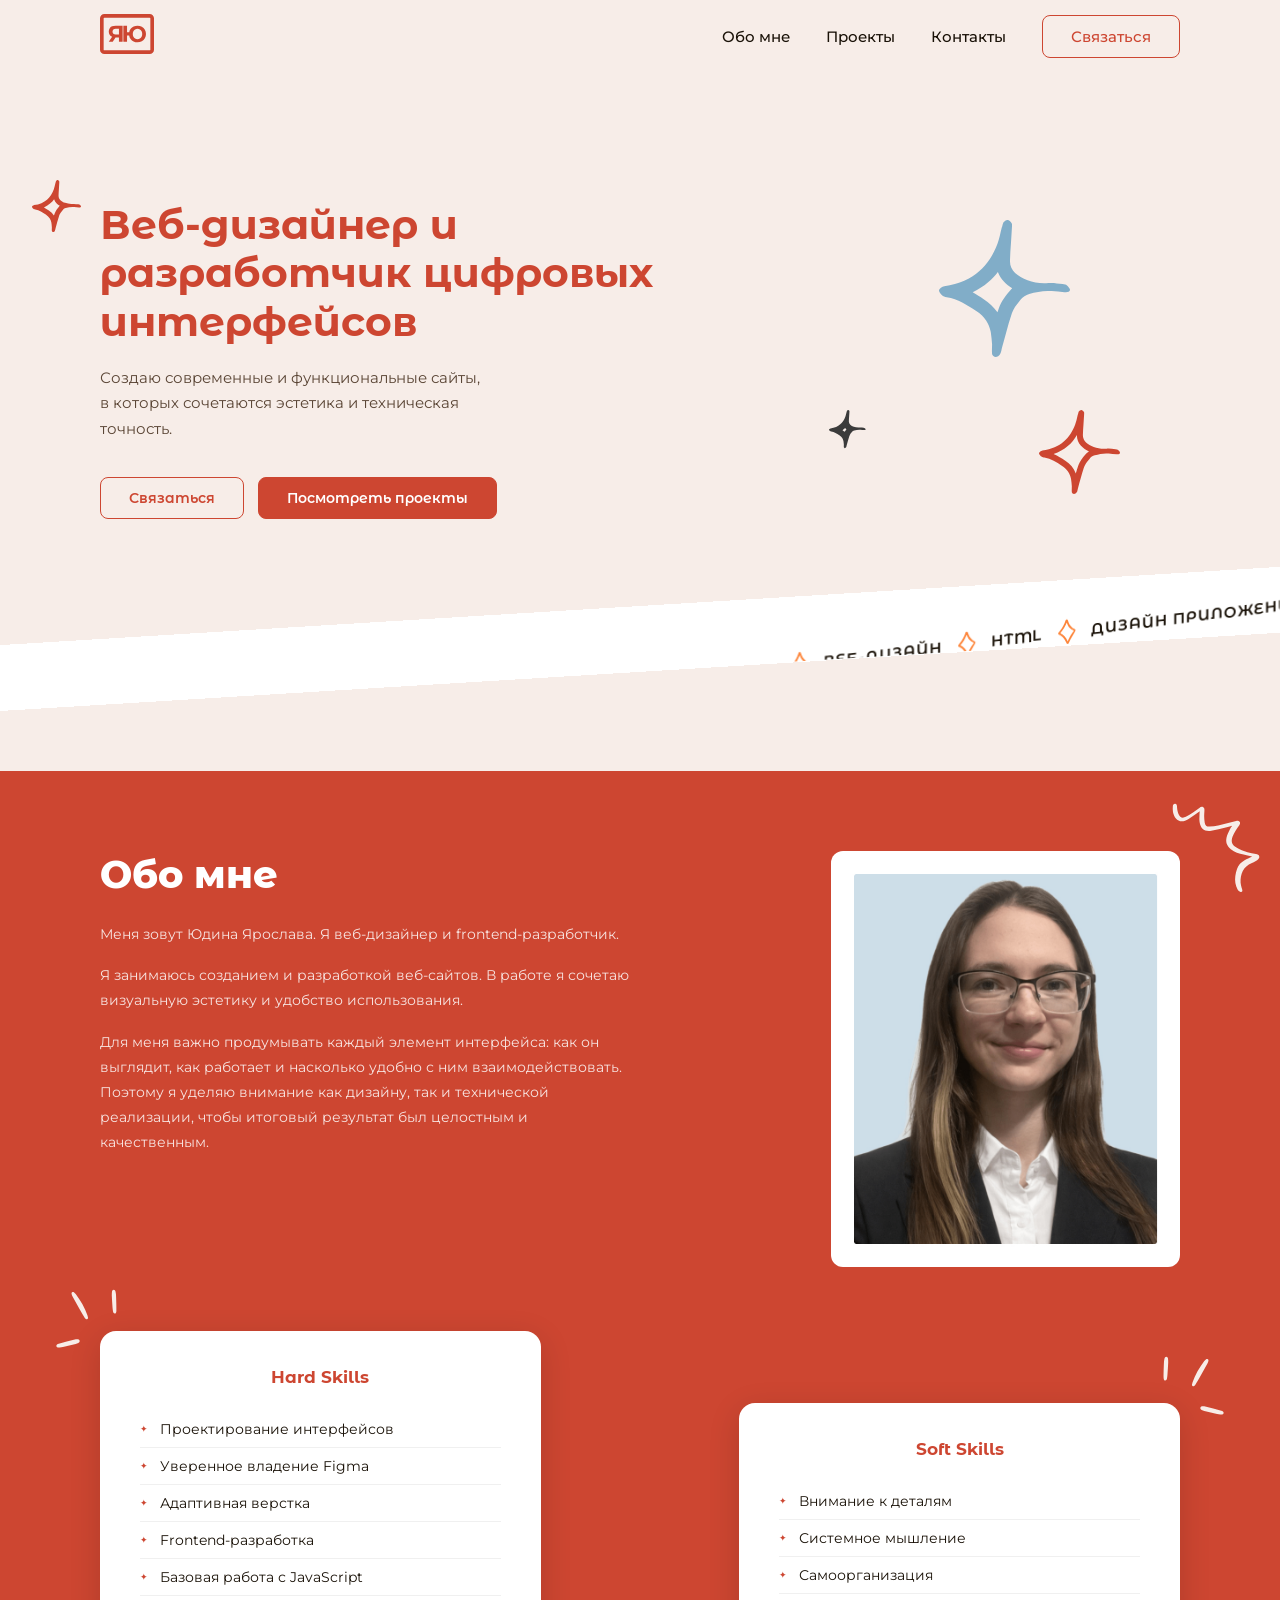
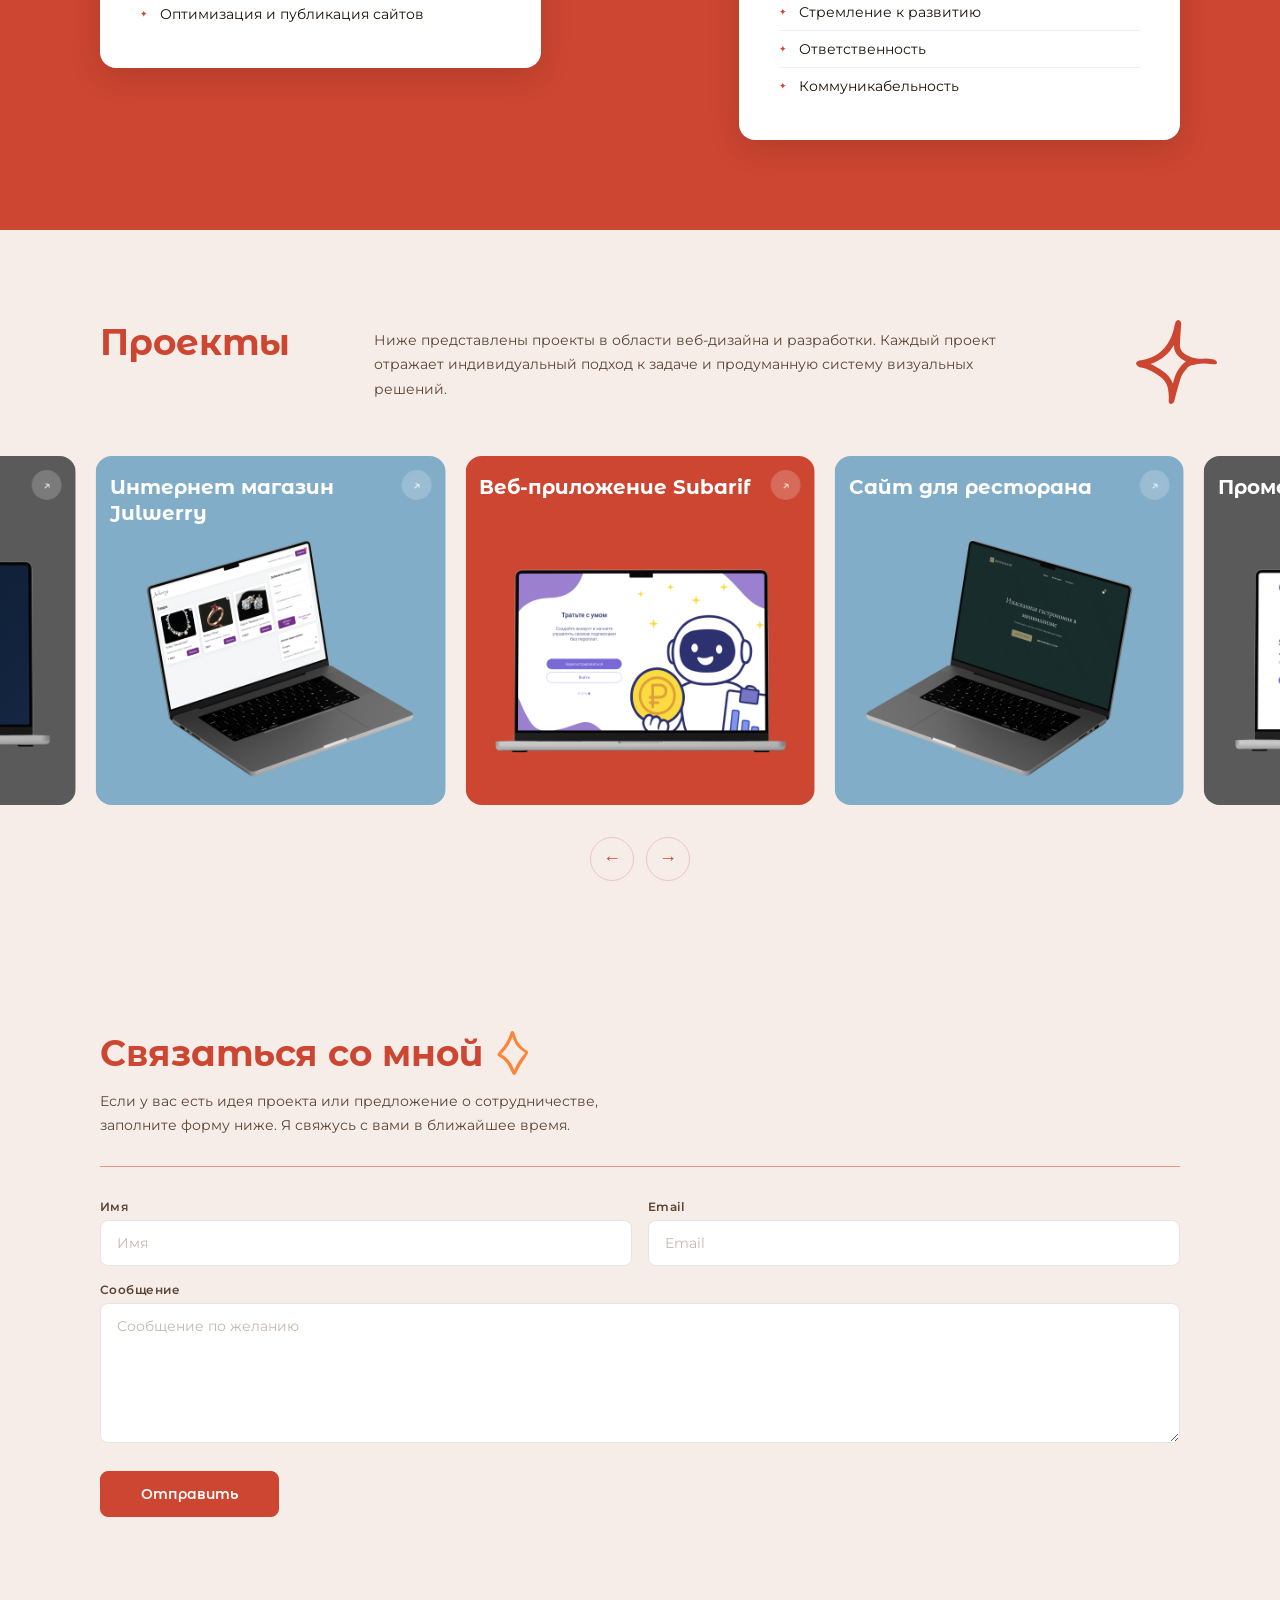
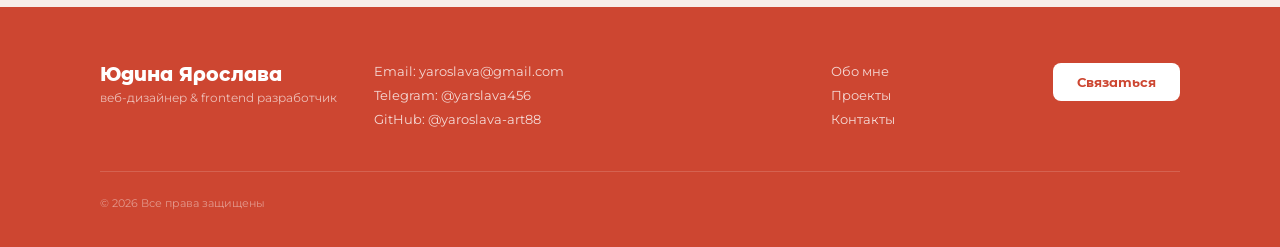
==== website-portfolio/index.html @ 34c1c3db "Add files via upload" ====
<!DOCTYPE html>
<html lang="ru">
<head>
  <meta charset="UTF-8"/>
  <meta name="viewport" content="width=device-width, initial-scale=1.0"/>
  <title>Веб-дизайнер Юдина Ярослава</title>
  <link rel="preconnect" href="https://fonts.googleapis.com">
  <link rel="preconnect" href="https://fonts.gstatic.com" crossorigin>
  <link href="https://fonts.googleapis.com/css2?family=Montserrat+Alternates:wght@400;600;700;800&family=Montserrat:wght@300;400;500;600&display=swap" rel="stylesheet">
  <link rel="stylesheet" href="style.css">
</head>
<body>

<!-- ══════════════════════════════
     NAV
══════════════════════════════ -->
<nav id="navbar">
  <div class="container">
    <div class="nav-inner">
      <a href="index.html" ><img src="img/logo.svg" alt="Юдина Ярослава" ></a>
      <ul class="nav-links">
        <li><a href="#about">Обо мне</a></li>
        <li><a href="#projects">Проекты</a></li>
        <li><a href="#contact">Контакты</a></li>
        <li><a href="#contact" class="btn-outline">Связаться</a></li>
      </ul>
    </div>
  </div>
</nav>

<!-- ══════════════════════════════
     HERO
══════════════════════════════ -->
<section class="hero">
  <div class="container">
    <div class="grid" style="align-items:center;">

      <!-- Текст + звезда слева -->
      <div class="hero-text">
        <div class="hstar hs-left">
          <img src="img/star1.svg" alt="star" >
        </div>

        <h1>Веб-дизайнер и разработчик цифровых интерфейсов</h1>
        <p class="hero-sub">Создаю современные и функциональные сайты,<br> в которых сочетаются эстетика и техническая точность.</p>
        <div class="hero-btns">
          <a href="#contact" class="btn-outline">Связаться</a>
          <a href="#projects" class="btn-solid">Посмотреть проекты</a>
        </div>
      </div>

      <!-- 3 звезды справа: голубая большая, красная меньше, красная самая маленькая -->
      <div class="hero-right">
        <!-- Голубая — самая большая, левее -->
        <div class="hstar hs-r1">
          <img src="img/star2.svg" alt="star" >
        </div>
        <!-- Красная меньше -->
        <div class="hstar hs-r2">
          <img src="img/star4.svg" alt="star" >
        </div>
        <!-- Маленькая красная -->
        <div class="hstar hs-r3">
          <img src="img/star3.svg" alt="star" >
        </div>
      </div>

    </div>
  </div>
</section>

<!-- ══════════════════════════════
     БЕГУЩАЯ СТРОКА
══════════════════════════════ -->
<!-- Сокращённый SVG-символ для повторного использования через <use> -->
<svg xmlns="http://www.w3.org/2000/svg" style="display:none">
  <symbol id="star-orange" viewBox="0 0 25 35">
    <path d="M24.1006 16.1195C24.5041 16.5023 24.5961 17.1017 24.3417 17.6049C24.1088 18.0703 23.9078 18.4727 23.6688 18.8537C21.1964 22.8632 19.8338 24.9619 17.3993 28.9929C16.7821 30.0073 15.3327 33.082 14.7673 34.1412C14.7561 34.1541 14.757 34.1662 14.7458 34.1791C14.2301 35.0892 12.803 35.1322 12.2757 34.213C12.2628 34.2018 11.4799 32.7678 10.0899 29.8144C8.06379 25.78 5.4028 22.3493 1.24048 20.2759C-0.268472 19.5249 -0.3381 18.8997 0.693023 17.5764C1.08175 17.0876 1.46959 16.5868 1.89799 16.1436C6.03659 11.8798 8.73334 6.78747 10.6182 1.19652C10.7384 0.848431 11.0085 0.562176 11.3027 0.274171C11.6881 -0.0931757 12.2824 -0.087836 12.6721 0.271721C12.9963 0.563314 13.2981 0.880771 13.494 1.24228C13.9308 2.08323 14.0981 3.05282 14.3946 3.96455C15.9911 8.92704 19.0203 12.7553 23.4049 15.5519C23.6462 15.7041 23.8669 15.9062 24.1006 16.1195ZM12.1417 4.81896C10.8802 7.31035 9.8531 9.85745 8.36919 12.1226C6.85173 14.4265 4.88865 16.4355 3.1178 18.5882C8.20053 21.1523 11.357 25.5652 13.4684 31.1084C15.5895 25.767 18.7402 21.4174 22.2476 17.3085C15.9366 13.1852 14.3643 11.2268 12.1417 4.81896Z" fill="#FD853A"/>
  </symbol>
</svg>

<div class="ticker-section" aria-hidden="true">
  <div class="ticker-inner">
    <div class="ticker-track">
      <!-- 10 элементов × 2 копии = бесшовный цикл -->
      <span class="t-item"><span class="t-star"><svg><use href="#star-orange"/></svg></span>CSS</span>
      <span class="t-item"><span class="t-star"><svg><use href="#star-orange"/></svg></span>JavaScript</span>
      <span class="t-item"><span class="t-star"><svg><use href="#star-orange"/></svg></span>Дизайн сайтов</span>
      <span class="t-item"><span class="t-star"><svg><use href="#star-orange"/></svg></span>UX</span>
      <span class="t-item"><span class="t-star"><svg><use href="#star-orange"/></svg></span>Figma</span>
      <span class="t-item"><span class="t-star"><svg><use href="#star-orange"/></svg></span>Frontentd</span>
      <span class="t-item"><span class="t-star"><svg><use href="#star-orange"/></svg></span>Веб-дизайн</span>
      <span class="t-item"><span class="t-star"><svg><use href="#star-orange"/></svg></span>HTML</span>
      <span class="t-item"><span class="t-star"><svg><use href="#star-orange"/></svg></span>Дизайн приложений</span>
      <span class="t-item"><span class="t-star"><svg><use href="#star-orange"/></svg></span>UI</span>
      <!-- Дубль -->
      <span class="t-item"><span class="t-star"><svg><use href="#star-orange"/></svg></span>CSS</span>
      <span class="t-item"><span class="t-star"><svg><use href="#star-orange"/></svg></span>JavaScript</span>
      <span class="t-item"><span class="t-star"><svg><use href="#star-orange"/></svg></span>Дизайн сайтов</span>
      <span class="t-item"><span class="t-star"><svg><use href="#star-orange"/></svg></span>UX</span>
      <span class="t-item"><span class="t-star"><svg><use href="#star-orange"/></svg></span>Figma</span>
      <span class="t-item"><span class="t-star"><svg><use href="#star-orange"/></svg></span>Frontentd</span>
      <span class="t-item"><span class="t-star"><svg><use href="#star-orange"/></svg></span>Веб-дизайн</span>
      <span class="t-item"><span class="t-star"><svg><use href="#star-orange"/></svg></span>HTML</span>
      <span class="t-item"><span class="t-star"><svg><use href="#star-orange"/></svg></span>Дизайн приложений</span>
      <span class="t-item"><span class="t-star"><svg><use href="#star-orange"/></svg></span>UI</span>
    </div>
  </div>
</div>

<!-- ══════════════════════════════
     ОБО МНЕ
══════════════════════════════ -->
<section class="about-section" id="about">
  <div class="container">
    <div class="grid" style="align-items:start; padding-top:0;">

      <div class="about-text reveal">
        <h2>Обо мне</h2>
        <p>Меня зовут Юдина Ярослава. Я веб-дизайнер и frontend-разработчик.</p>
        <p>Я занимаюсь созданием и разработкой веб-сайтов. В работе я сочетаю визуальную эстетику и удобство использования.</p>
        <p>Для меня важно продумывать каждый элемент интерфейса: как он выглядит, как работает и насколько удобно с ним взаимодействовать. Поэтому я уделяю внимание как дизайну, так и технической реализации, чтобы итоговый результат был целостным и качественным.</p>
      </div>

      <div class="about-photo-col reveal d2">
        <div class="photo-wrap">
            <img src="img/about_me.jpg" alt="Юдина Ярослава" class="photo-frame" style="object-fit:cover;object-position:top center;">
          <div class="about-decor">
            <svg viewBox="0 0 145 165" fill="none" xmlns="http://www.w3.org/2000/svg">
              <path d="M133.627 109.544C129.006 108.511 125.072 107.734 121.199 106.737C114.623 105.075 108.204 103.14 102.729 98.802C97.1796 94.3957 94.8888 88.6807 96.5197 81.9385C97.5276 77.8003 99.6557 73.9462 101.42 70.037C102.118 68.5122 103.258 67.1591 104.626 65.0492C101.013 65.9897 98.1863 66.7728 95.3302 67.4369C88.3578 69.0893 81.4471 71.0275 74.4042 72.202C64.7612 73.8601 58.7199 69.2364 57.3934 59.4816C56.8761 55.656 57.2894 51.6662 57.3208 47.7426C57.3373 46.5627 57.523 45.399 57.6494 43.9974C52.0572 47.8706 46.7966 51.6319 41.4286 55.1577C28.8949 63.3768 20.6395 55.1761 18.8079 44.9157C18.3175 42.1716 18.4926 39.2518 18.6241 36.4303C18.7759 34.5463 19.9038 32.9531 21.9822 33.1438C23.8662 33.2955 24.4737 34.9512 24.6055 36.7256C24.7603 38.4749 24.7961 40.2538 25.1406 41.946C25.5467 43.924 25.978 45.9249 26.7638 47.7887C28.984 53.0258 32.372 54.4541 37.4994 51.9503C41.122 50.1912 44.5025 47.8902 47.8624 45.6623C50.989 43.5898 54.0356 41.3526 57.0822 39.1154C58.665 37.982 60.298 36.8943 62.2663 37.8121C64.5295 38.8603 64.4645 41.053 64.4156 43.0766C64.3688 45.6535 63.9355 48.2005 64.0327 50.7706C64.1136 54.0152 64.2677 57.2804 64.8493 60.4292C65.6523 64.6984 67.6043 66.2907 71.9488 66.0617C76.1012 65.8417 80.3384 65.3771 84.411 64.4871C93.1258 62.5359 101.731 60.3012 110.359 58.0413C112.403 57.5117 114.157 57.453 115.467 59.1959C116.723 60.845 116.08 62.5116 115.023 64.0774C113.133 66.8616 111.097 69.6045 109.356 72.4779C107.839 75.0038 106.326 77.6258 105.301 80.3692C102.542 87.694 104.305 92.4233 110.879 96.6128C115.817 99.7726 121.21 101.876 126.859 103.294C130.927 104.329 135.053 105.097 139.137 105.963C141.3 106.415 143.536 106.887 143.973 109.537C144.357 112.045 142.595 113.476 140.804 114.788C140.036 115.329 139.19 115.754 138.369 116.202C136.701 117.075 135.064 118.066 133.317 118.774C120.359 124.126 116.428 134.658 116.869 147.559C116.957 149.937 117.79 152.304 118.359 154.659C118.63 155.826 119.261 156.951 119.388 158.124C119.5 158.961 119.296 160.246 118.736 160.609C118.129 161.023 116.867 160.793 116.111 160.564C114.474 160.04 113.052 158.471 112.358 157.012C110.994 154.116 109.765 151.022 109.305 147.892C108.256 140.963 109.354 134.15 111.664 127.52C113.635 121.869 117.636 117.926 122.697 115.04C126.027 113.199 129.467 111.641 133.627 109.544Z" fill="#F7EDE8"/>
            </svg>
          </div>
        </div>
      </div>
    </div>

    <!-- SKILLS -->
    <div class="skills-wrap">
      <div class="grid" style="align-items:start;">

        <div class="hard-col reveal d1">
          <!-- Фирменный декоративный элемент у hard-skills (зеркально слева) -->
          <div class="card-decor-left">
            <svg viewBox="0 0 100 100" fill="none" xmlns="http://www.w3.org/2000/svg">
              <path d="M58.271 59.1451C58.521 58.1451 58.6668 57.3326 58.9377 56.5409C61.646 48.5409 66.0002 41.4159 70.9585 34.6451C71.5418 33.8534 72.271 33.1034 73.0835 32.6034C73.521 32.3326 74.396 32.3742 74.896 32.6451C75.271 32.8534 75.5418 33.6659 75.4585 34.1242C75.3127 34.9992 75.0002 35.8951 74.5627 36.6867C71.6877 41.9159 68.7918 47.1242 65.8543 52.3118C64.7502 54.2493 63.5835 56.1659 62.4377 58.0826C62.0627 58.7284 61.646 59.3534 61.2085 59.9368C60.7293 60.6034 60.0002 60.9993 59.271 60.5618C58.7918 60.2701 58.271 60.0617 58.271 59.1451Z" fill="#F7EDE8"/>
              <path d="M87.7711 90.1672C86.7711 90.0005 85.6044 89.8755 84.4794 89.6255C80.0419 88.6255 75.6044 87.6255 71.1878 86.5838C70.2294 86.3547 69.2919 85.9588 68.4378 85.5005C67.2919 84.8963 66.8961 84.0422 67.0836 83.1047C67.2711 82.1672 68.0211 81.5838 69.3336 81.563C70.2294 81.5422 71.1878 81.563 72.0419 81.7713C77.6461 83.188 83.2503 84.6463 88.8336 86.1255C89.4586 86.2922 90.1044 86.5838 90.5836 87.0005C91.7919 88.0213 91.4169 89.6255 89.8752 90.0213C89.2711 90.1672 88.5836 90.1047 87.7711 90.1672Z" fill="#F7EDE8"/>
              <path d="M29.2292 34.3124C29.3125 33.3332 29.5209 32.354 29.7709 31.3957C30 30.5415 30.5834 29.9374 31.5209 29.854C32.3125 29.7915 33.1667 30.5832 33.2917 31.6249C33.4584 33.0207 33.6042 34.4374 33.5417 35.8332C33.3542 40.0415 33.0834 44.2707 32.7917 48.479C32.6875 49.8749 32.5 51.2707 32.2709 52.6665C32.1875 53.1457 32.0209 53.6457 31.75 54.0207C31.0209 55.0832 29.6875 54.9999 29.1667 53.854C28.875 53.2082 28.75 52.4165 28.75 51.7082C28.6459 49.3749 28.9584 37.7707 29.2292 34.3124Z" fill="#F7EDE8"/>
            </svg>
          </div>
          <div class="skill-card">
            <h3>Hard Skills</h3>
            <ul class="skill-list">
              <li>Проектирование интерфейсов</li>
              <li>Уверенное владение Figma</li>
              <li>Адаптивная верстка</li>
              <li>Frontend-разработка</li>
              <li>Базовая работа с JavaScript</li>
              <li>Оптимизация и публикация сайтов</li>
            </ul>
          </div>
        </div>

        <div class="soft-col reveal d2">
          <!-- Фирменный декоративный элемент у карточки -->
          <div class="card-decor">
            <svg viewBox="0 0 100 100" fill="none" xmlns="http://www.w3.org/2000/svg">
              <path d="M58.271 59.1451C58.521 58.1451 58.6668 57.3326 58.9377 56.5409C61.646 48.5409 66.0002 41.4159 70.9585 34.6451C71.5418 33.8534 72.271 33.1034 73.0835 32.6034C73.521 32.3326 74.396 32.3742 74.896 32.6451C75.271 32.8534 75.5418 33.6659 75.4585 34.1242C75.3127 34.9992 75.0002 35.8951 74.5627 36.6867C71.6877 41.9159 68.7918 47.1242 65.8543 52.3118C64.7502 54.2493 63.5835 56.1659 62.4377 58.0826C62.0627 58.7284 61.646 59.3534 61.2085 59.9368C60.7293 60.6034 60.0002 60.9993 59.271 60.5618C58.7918 60.2701 58.271 60.0617 58.271 59.1451Z" fill="#F7EDE8"/>
              <path d="M87.7711 90.1672C86.7711 90.0005 85.6044 89.8755 84.4794 89.6255C80.0419 88.6255 75.6044 87.6255 71.1878 86.5838C70.2294 86.3547 69.2919 85.9588 68.4378 85.5005C67.2919 84.8963 66.8961 84.0422 67.0836 83.1047C67.2711 82.1672 68.0211 81.5838 69.3336 81.563C70.2294 81.5422 71.1878 81.563 72.0419 81.7713C77.6461 83.188 83.2503 84.6463 88.8336 86.1255C89.4586 86.2922 90.1044 86.5838 90.5836 87.0005C91.7919 88.0213 91.4169 89.6255 89.8752 90.0213C89.2711 90.1672 88.5836 90.1047 87.7711 90.1672Z" fill="#F7EDE8"/>
              <path d="M29.2292 34.3124C29.3125 33.3332 29.5209 32.354 29.7709 31.3957C30 30.5415 30.5834 29.9374 31.5209 29.854C32.3125 29.7915 33.1667 30.5832 33.2917 31.6249C33.4584 33.0207 33.6042 34.4374 33.5417 35.8332C33.3542 40.0415 33.0834 44.2707 32.7917 48.479C32.6875 49.8749 32.5 51.2707 32.2709 52.6665C32.1875 53.1457 32.0209 53.6457 31.75 54.0207C31.0209 55.0832 29.6875 54.9999 29.1667 53.854C28.875 53.2082 28.75 52.4165 28.75 51.7082C28.6459 49.3749 28.9584 37.7707 29.2292 34.3124Z" fill="#F7EDE8"/>
            </svg>
          </div>
          <div class="skill-card">
            <h3>Soft Skills</h3>
            <ul class="skill-list">
              <li>Внимание к деталям</li>
              <li>Системное мышление</li>
              <li>Самоорганизация</li>
              <li>Стремление к развитию</li>
              <li>Ответственность</li>
              <li>Коммуникабельность</li>
            </ul>
          </div>
        </div>

      </div>
    </div>
  </div>
</section>

<!-- ══════════════════════════════
     ПРОЕКТЫ
══════════════════════════════ -->
<section class="projects-section" id="projects">
  <div class="container">

    <div class="projects-head reveal">
      <h2 class="ph-title">Проекты</h2>
      <p class="ph-desc">Ниже представлены проекты в области веб-дизайна и разработки. Каждый проект отражает индивидуальный подход к задаче и продуманную систему визуальных решений.</p>
      <div class="ph-star">
        <img src="img/star4.svg" alt="star" >
      </div>
    </div>

    <!-- Слайдер: карточки 4 колонки, выходят за края экрана -->
    
    <div class="slider-viewport reveal">
      <div class="slider-track" id="sliderTrack">
        <a href="project-todo.html">
        <div class="project-card">
          <div class="project-bg pb-1">
          </div>
          <div class="card-title"><span>To-Do List</span></div>
          <div class="card-link">↗</div>
        </div>
      </a>

        <!-- Карточка 2 -->
        <a href="project-julwerry.html">
        <div class="project-card">
          <div class="project-bg pb-2">
          </div>
          <div class="card-title"><span>Интернет магазин Julwerry</span></div>
          <div class="card-link">↗</div>
        </div>
        </a>
        <!-- Карточка 3 -->
        <a href="project-subarif.html">
        <div class="project-card">
          <div class="project-bg pb-3">
          </div>
          <div class="card-title"><span>Веб-приложение Subarif</span></div>
          <div class="card-link">↗</div>
        </div>
        </a>

        <!-- Карточка 4 -->
        <a href="project-restar.html">
        <div class="project-card">
          <div class="project-bg pb-4">
          </div>
          <div class="card-title"><span>Сайт для ресторана</span></div>
          <div class="card-link">↗</div>
        </div>
        </a>

        <!-- Карточка 5 -->
        <a href="project-promo.html">
        <div class="project-card">
          <div class="project-bg pb-5">
          </div>
          <div class="card-title"><span>Промо-сайт Subarif</span></div>
          <div class="card-link">↗</div>
        </div>
        </a>

      </div>
    </div>

    <div class="slider-controls reveal">
      <button class="s-btn" id="prevBtn" aria-label="Назад">←</button>
      <button class="s-btn" id="nextBtn" aria-label="Вперёд">→</button>
    </div>

  </div>
</section>

<!-- ══════════════════════════════
     КОНТАКТЫ
══════════════════════════════ -->
<section class="contact-section" id="contact">
  <div class="container">
    <div class="grid">
      <div class="contact-inner reveal">

        <h2>
          Связаться со мной
          <span class="c-star">
            <svg viewBox="0 0 25 35" xmlns="http://www.w3.org/2000/svg"><use href="#star-orange"/></svg>
          </span>
        </h2>

        <p class="contact-desc">
          Если у вас есть идея проекта или предложение о сотрудничестве, заполните форму ниже.
          Я свяжусь с вами в ближайшее время.
        </p>

        <!-- Тонкая разделительная линия -->
        <hr class="contact-divider">

        <form id="contactForm" novalidate>
          <div class="form-row">
            <div class="f-group">
              <label for="fn">Имя</label>
              <input id="fn" type="text" class="f-control" placeholder="Имя">
            </div>
            <div class="f-group">
              <label for="fe">Email</label>
              <input id="fe" type="email" class="f-control" placeholder="Email">
            </div>
          </div>
          <div class="f-group f-msg">
            <label for="fm">Сообщение</label>
            <textarea id="fm" class="f-control" placeholder="Сообщение по желанию"></textarea>
          </div>
          <button type="submit" class="submit-btn">Отправить</button>
        </form>

      </div>
    </div>
  </div>
</section>

<!-- ══════════════════════════════
     ФУТЕР
══════════════════════════════ -->
<footer>
  <div class="container">
    <div class="grid">
      <div class="f-brand">
        <div class="f-name">Юдина Ярослава</div>
        <div class="f-role">веб-дизайнер &amp; frontend разработчик</div>
      </div>
      <div class="f-contacts">
        <p>Email: </a>yaroslava@gmail.com</p>
        <p>Telegram: @yarslava456</p>
        <p>GitHub: @yaroslava-art88</p>
      </div>
      <div class="f-nav">
        <a href="#about">Обо мне</a>
        <a href="#projects">Проекты</a>
        <a href="#contact">Контакты</a>
      </div>
      <div class="f-cta">
        <a href="#contact" class="f-btn">Связаться</a>
      </div>
    </div>
    <div class="f-bottom">
      <span>© 2026 Все права защищены</span>
    </div>
  </div>
</footer>

<div class="toast" id="toast">✓ Сообщение отправлено!</div>

<script src="script.js"></script>
</body>
</html>
---- website-portfolio/style.css ----
*, *::before, *::after { box-sizing: border-box; margin: 0; padding: 0; }

:root {
  --red:       #CD4631;
  --red-dark:  #A83A1E;
  --bg:        #F7EDE8;
  --white:     #FFFFFF;
  --text:      #1A1208;
  --muted:     #5A4535;
  --orange:    #FD853A;
  --gutter:    16px;
  --margin:    100px;
  --font-h:    'Montserrat Alternates', sans-serif;
  --font-b:    'Montserrat', sans-serif;
  --ease:      cubic-bezier(.4,0,.2,1);
}

html { scroll-behavior: smooth; }
body { background: var(--bg); color: var(--text); font-family: var(--font-b); overflow-x: hidden; }

/* ─── GRID ─── */
.container { max-width: 1440px; margin: 0 0; padding: 0 var(--margin); }
.grid { display: grid; grid-template-columns: repeat(12,1fr); gap: var(--gutter); }

/* ─── NAV ─── */
nav {
  position: fixed; top: 0; left: 0; right: 0; z-index: 200;
  background: var(--bg);
  transition: box-shadow .3s var(--ease);
}
nav.scrolled { box-shadow: 0 2px 20px rgba(0,0,0,.08); }
.nav-inner { display: flex; align-items: center; justify-content: space-between; height: 72px; }

.logo {
  font-family: var(--font-h); font-size: 18px; font-weight: 800;
  color: var(--white); background: var(--red);
  padding: 6px 14px; border-radius: 8px;
  text-decoration: none; transition: transform .2s;
}
.logo:hover { transform: scale(1.05); }

.nav-links { display: flex; align-items: center; gap: 36px; list-style: none; }
.nav-links a {
  font-family: var(--font-b); font-size: 15px; font-weight: 500;
  color: var(--text); text-decoration: none; position: relative;
  transition: color .2s;
}

.nav-inner img {
  max-height: 40px;
  width: auto;
}

.nav-links .btn-outline {
  color: var(--red);            /* можно заменить на нужный hex, например #CD4631 */
}

.nav-links a::after {
  content: ''; position: absolute; bottom: -3px; left: 0; right: 0;
  height: 2px; background: var(--red);
  transform: scaleX(0); transform-origin: left;
  transition: transform .25s var(--ease);
}
.nav-links a:hover { color: var(--red); }
.nav-links a:hover::after { transform: scaleX(1); }

.nav-links .btn-outline::after {
  display: none;
}

/* Кнопка в шапке — только обводка */
.nav-btn {
  font-family: var(--font-h); font-size: 14px; font-weight: 600;
  color: var(--red); background: transparent;
  border: 1.5px solid var(--red); border-radius: 8px;
  padding: 9px 24px; text-decoration: none; cursor: pointer;
  transition: background .2s, color .2s, transform .15s;
}
.nav-btn:hover { background: var(--red); color: var(--white); transform: translateY(-2px); }

/* ─── BUTTONS ─── */
.btn-solid {
  font-family: var(--font-h); font-size: 14px; font-weight: 600;
  color: var(--white); background: var(--red);
  border: 1.5px solid var(--red); border-radius: 8px;
  padding: 11px 28px; text-decoration: none; cursor: pointer;
  transition: background .2s, transform .15s;
}
.btn-solid:hover {
  background: var(--red-dark); border-color: var(--red-dark);
  transform: translateY(-2px);
}
.btn-outline {
  font-family: var(--font-h); font-size: 14px; font-weight: 600;
  color: var(--red); background: transparent;
  border: 1.5px solid var(--red); border-radius: 8px;
  padding: 11px 28px; text-decoration: none; cursor: pointer;
  transition: background .2s, color .2s, transform .15s;
}
.btn-outline:hover { background: #FFDED9; color: var(--red); transform: translateY(-2px); }

/* ─── HERO ─── */
.hero {
  padding-top: 200px;
  padding-bottom: 0px;
  min-height: 600px;   /* было 650px */
  position: relative;
  display: flex; flex-direction: column; justify-content: flex-start;
}
.hero-text { grid-column: 1 / 8; position: relative; }
.hero-right { grid-column: 8 / 13; position: relative; height: 300px; }

.hero h1 {
  font-family: var(--font-h); font-size: clamp(30px, 3.2vw, 50px);
  font-weight: 700; line-height: 1.18; color: var(--red); margin-bottom: 20px;
  opacity: 0; transform: translateY(28px);
  animation: fadeUp .7s .1s var(--ease) forwards;
}
.hero-sub {
  font-size: 15px; line-height: 1.7; color: var(--muted);
  max-width: 420px; margin-bottom: 36px;
  opacity: 0; transform: translateY(20px);
  animation: fadeUp .7s .3s var(--ease) forwards;
}
.hero-btns {
  display: flex; gap: 14px;
  opacity: 0; transform: translateY(20px);
  animation: fadeUp .7s .5s var(--ease) forwards;
}

@keyframes fadeUp { to { opacity:1; transform:translateY(0); } }

/* Hero stars — разные размеры и анимации */
.hstar { position: absolute; pointer-events: none; }
.hstar svg { display:block; width:100%; height:100%; }

/* Левая звезда */
.hs-left {
  left: -68px; top: -20px; width: 30px; height: 30px;
  animation: sfloatA 3.2s ease-in-out infinite alternate;
}

/* Правые звёзды — сдвинуты левее относительно прежнего */
/* Голубая — самая большая */
.hs-r1 {
  left: 200px; top: 10px; width: 72px; height: 72px;
  animation: sfloatB 4s .1s ease-in-out infinite alternate;
}
/* Красная меньше */
.hs-r2 {
  left: 300px; top: 200px; width: 40px; height: 40px;
  animation: sfloatC 2.8s .4s ease-in-out infinite alternate;
}
/* Маленькая красная */
.hs-r3 {
  left: 90px; top: 200px; bottom: 0px; width: 28px; height: 28px;
  animation: sfloatA 3.5s .7s ease-in-out infinite alternate;
}

@keyframes sfloatA {
  from { transform: translateY(0) rotate(-5deg); }
  to   { transform: translateY(-14px) rotate(10deg); }
}
@keyframes sfloatB {
  from { transform: translateY(0) rotate(0deg) scale(1); }
  to   { transform: translateY(-18px) rotate(15deg) scale(1.05); }
}
@keyframes sfloatC {
  from { transform: translateY(-6px) rotate(8deg); }
  to   { transform: translateY(8px) rotate(-6deg); }
}

/* ─── TICKER ─── */
.ticker-section {
  transform: skewY(-3.5deg); margin: 16px 0;
  background: var(--white);
  overflow: hidden;
}
.ticker-section {
  background: var(--white);
  overflow: hidden;
  margin: 6px 0;
}
.ticker-track {
  display: inline-flex;
  align-items: center;
  white-space: nowrap;
  animation: tickanim 30s linear infinite;
  transform: skewY(-3.5deg);   /* наклон всей движущейся строки */
}
.t-item {
  display: inline-flex;
  align-items: center;
  gap: 15px;
  font-family: var(--font-h);
  font-size: 15px;
  font-weight: 600;
  color: var(--text);
  text-transform: uppercase;
  letter-spacing: .06em;
  padding: 20px 8px;
}
.t-star { width: 18px; height: 25px; flex-shrink: 0; }
.t-star svg { display:block; width:100%; height:100%; }
@keyframes tickanim { from { transform:translateX(0); } to { transform:translateX(-50%); } }

/* ─── ABOUT ─── */
.about-section { background: var(--red); padding: 80px 0 0; overflow: hidden; margin-top: 100px;}
.about-text { grid-column: 1 / 7; }
.about-photo-col { grid-column: 9 / 13; position: relative; }

.about-text h2 {
  font-family: var(--font-h); font-size: clamp(26px,3vw,42px);
  font-weight: 800; color: var(--white); margin-bottom: 24px;
}
.about-text p { font-size: 14px; line-height: 1.8; color: rgba(255,255,255,.85); margin-bottom: 16px; }

.photo-frame {
  width: 100%; border-radius: 12px; overflow: hidden;
  display: flex; align-items: center; justify-content: center;
  transition: transform .4s var(--ease), box-shadow .4s var(--ease);
}
.photo-frame:hover { transform: translateY(-5px) rotate(.6deg); box-shadow: 0 30px 60px rgba(0,0,0,.35); }
.photo-frame img { width:100%; height:100%; object-fit:cover; object-position:top center; display:block; }
.photo-ph { font-size:13px; color:rgba(255,255,255,.5); text-align:center; padding:20px; line-height:1.8; }
.photo-ph span { font-size:36px; display:block; margin-bottom:10px; }

.about-decor {
  position: absolute; top: -70px; right: -80px;
  width: 100px; height: auto; pointer-events: none; z-index: 2;
}
.about-decor svg { display:block; width:100%; height:auto; }

/* Skills */
.skills-wrap { padding: 64px 0 90px; }
.hard-col { grid-column: 1 / span 5; position: relative; }
.soft-col  { grid-column: 8 / span 5; margin-top: 72px; position: relative; }

.skill-card {
  background: var(--white); border-radius: 16px; padding: 36px 40px;
  box-shadow: 0 8px 32px rgba(0,0,0,.14);
  transition: transform .35s var(--ease), box-shadow .35s var(--ease);
}
.skill-card:hover { transform: translateY(-5px); box-shadow: 0 20px 48px rgba(0,0,0,.2); }
.skill-card h3 {
  font-family: var(--font-h); font-size:17px; font-weight:700;
  color:var(--red); text-align:center; margin-bottom:24px;
}
.skill-list { list-style: none; }
.skill-list li {
  display: flex; align-items: center; gap: 12px;
  font-size: 14px; color: var(--text);
  padding: 9px 0; border-bottom: 1px solid rgba(0,0,0,.06);
  transition: color .2s, padding-left .2s;
}
.skill-list li:last-child { border-bottom: none; }
.skill-list li:hover { color: var(--red); padding-left: 4px; }
.skill-list li::before { content:'✦'; color:var(--red); font-size:9px; flex-shrink:0; }

/* Декор у карточек — вынесен за край карточки, не заходит на неё */
.card-decor {
  position: absolute; top: -75px; right: -52px;
  width: 96px; height: auto; pointer-events: none; z-index: 1;
}
.card-decor svg { display:block; width:100%; height:auto; }

/* Декор для hard-skills — зеркально слева */
.card-decor-left {
  position: absolute; top: -70px; left: -52px;
  width: 96px; height: auto; pointer-events: none; z-index: 1;
  transform: scaleX(-1);
}
.card-decor-left svg { display:block; width:100%; height:auto; }

/* ─── PROJECTS ─── */
.projects-section { padding: 90px 0 60px; overflow-x: clip; }

.projects-head {
  display: grid; grid-template-columns: repeat(12,1fr);
  gap: var(--gutter); margin-bottom: 48px; align-items: start;
}
.ph-title {
  grid-column: 1 / 3;
  font-family: var(--font-h); font-size: clamp(26px,2.8vw,40px);
  font-weight: 700; color: var(--red);
}
.ph-desc {
  grid-column: 4 / 11;
  font-size: 14px; line-height: 1.75; color: var(--muted); padding-top: 8px;
}
.ph-star {
  grid-column: 12 / 13; justify-self: end; align-self: start;
  width: 44px;
  animation: sfloatA 3s ease-in-out infinite alternate;
}
.ph-star svg { display:block; width:100%; height:100%; }

.slider-viewport {
  width: 100vw;
  margin-left: calc(-1 * var(--margin));
  overflow: hidden;
}
.slider-track { display:flex; gap:20px; transition:transform .5s var(--ease); will-change:transform; }

.project-card {
  flex: 0 0 auto;
  width: calc( (100vw - 2*var(--margin) - 11*var(--gutter)) / 12 * 4 + 3*var(--gutter) );
  aspect-ratio: 1 / 1;
  border-radius: 16px; overflow: hidden; position: relative; cursor: pointer;
  transition: transform .35s var(--ease), box-shadow .35s var(--ease);
}
.project-card:hover { transform: translateY(-2px); }

.project-bg {
  width:100%; height:100%;
  background-size:cover; background-position:center; position:relative;
}
/* Заглушки — замените на background-image:url('...') */
.pb-1 { background-image:url('img/covers.png') }
.pb-2 { background-image:url('img/cover-2.png')}
.pb-3 {background-image:url('img/cover-3.png')}
.pb-4 { background-image:url('img/cover.png')}
.pb-5 { background-image:url('img/cover-1.png') }

.laptop-mock {
  position:absolute; inset:0;
  display:flex; align-items:center; justify-content:center;
}
.lm-body {
  width:70%; max-width:200px;
  background:rgba(255,255,255,.12); border-radius:8px; padding:10px;
  box-shadow:0 8px 24px rgba(0,0,0,.2);
}
.lm-screen {
  background:rgba(0,0,0,.35); border-radius:4px; height:100px;
  display:flex; align-items:center; justify-content:center;
  font-size:10px; color:rgba(255,255,255,.4); font-family:var(--font-b);
}
.lm-base { height:7px; background:rgba(255,255,255,.2); border-radius:0 0 4px 4px; margin-top:4px; }

.card-title { position:absolute; top:18px; left:14px; right:48px; }
.card-title span {
  font-family:var(--font-h); font-size:20px; font-weight:700;
  color:var(--white); line-height:1.3;
}
.card-link {
  position:absolute; top:14px; right:14px;
  width:30px; height:30px; border-radius:50%;
  background:rgba(255,255,255,.2); backdrop-filter:blur(6px);
  display:flex; align-items:center; justify-content:center;
  color:white; font-size:14px;
  transition:background .2s, color .2s, transform .2s;
}
.project-card:hover .card-link { background:var(--white); color:var(--text);  }

.slider-controls { display:flex; gap:12px; justify-content:center; margin-top:32px; }
.s-btn {
  width:44px; height:44px; border-radius:50%;
  border:1.5px solid rgba(189, 21, 21, 0.18); background:transparent;
  cursor:pointer; display:flex; align-items:center; justify-content:center;
  font-size:18px; color:var(--red);
  transition:border-color .2s, background .2s, color .2s, transform .15s;
}
.s-btn:hover { border-color:var(--red); background:var(--red); color:var(--white); transform:scale(1.08); }

/* ─── CONTACT ─── */
.contact-section { padding: 90px 0; }
.contact-inner { grid-column: 1 / 13; }
.contact-section h2 {
  font-family: var(--font-h); font-size: clamp(26px,2.8vw,40px);
  font-weight: 700; display:flex; align-items:center; gap:14px; margin-bottom:14px;color:#CD4631;
}
.c-star { width:32px; height:44px; flex-shrink:0; animation:sfloat 2.5s ease-in-out infinite alternate; }
.c-star svg { display:block; width:100%; height:100%; }

.contact-desc { font-size:14px; line-height:1.75; color:var(--muted); max-width:540px; margin-bottom:28px; }
.contact-divider { border:none; height:1px; background:#E2998C; margin-bottom:32px; }

.form-row { display:grid; grid-template-columns:1fr 1fr; gap:16px; margin-bottom:16px; }
.f-group { display:flex; flex-direction:column; gap:6px; }
.f-group label { font-size:12px; font-weight:600; color:var(--muted); letter-spacing:.04em; }
.f-control {
  background:var(--white); border:1.5px solid rgba(0,0,0,.1); border-radius:8px;
  padding:13px 16px; font-family:var(--font-b); font-size:14px; color:var(--text);
  outline:none; transition:border-color .2s, box-shadow .2s;
}
.f-control::placeholder { color:#c5b8ae; }
.f-control:focus { border-color:var(--red); }
textarea.f-control { min-height:140px; resize:vertical; }
.f-msg { margin-bottom:28px; }

.submit-btn {
  font-family:var(--font-h); font-size:14px; font-weight:600;
  color:var(--white); background:var(--red);
  border:1.5px solid var(--red); border-radius:8px;
  padding:13px 40px; cursor:pointer;
  transition:background .2s, transform .15s;
}
.submit-btn:hover {
  background:var(--red-dark); border-color:var(--red-dark);
  transform:translateY(-2px);;
}

/* ─── FOOTER ─── */
footer { background:var(--red); padding:56px 0 36px; }
.f-brand { grid-column:1/4; }
.f-name { font-family:var(--font-h); font-size:19px; font-weight:800; color:var(--white); margin-bottom:4px; }
.f-role { font-size:12px; color:rgba(255,255,255,.65); }
.f-contacts { grid-column:4/8; }
.f-contacts p { font-size:13px; color:rgba(255,255,255,.8); margin-bottom:8px; }
.f-nav { grid-column:9/11; }
.f-nav a { display:block; font-size:13px; color:rgba(255,255,255,.8); text-decoration:none; margin-bottom:8px; transition:color .2s; }
.f-nav a:hover { color:var(--white); }
.f-cta { grid-column:11/13; display:flex; align-items:flex-start; justify-content:flex-end; }
.f-btn {
  font-family:var(--font-h); font-size:13px; font-weight:700;
  color:var(--red); background:var(--white);
  border:none; border-radius:8px; padding:11px 24px;
  text-decoration:none; transition:opacity .2s, transform .15s;
}
.f-btn:hover { opacity:.88; transform:translateY(-2px); }
.f-bottom { border-top:1px solid rgba(255,255,255,.15); margin-top:36px; padding-top:20px; }
.f-bottom span { font-size:11px; color:rgba(255,255,255,.45); }

/* ─── REVEAL ─── */
.reveal { opacity:0; transform:translateY(28px); transition:opacity .65s var(--ease), transform .65s var(--ease); }
.reveal.visible { opacity:1; transform:translateY(0); }
.d1 { transition-delay:.1s; }
.d2 { transition-delay:.2s; }
.d3 { transition-delay:.3s; }

/* ─── TOAST ─── */
.toast {
  position:fixed; bottom:32px; right:32px; z-index:999;
  background:var(--text); color:var(--white);
  padding:14px 24px; border-radius:10px;
  font-family:var(--font-b); font-size:14px;
  box-shadow:0 10px 30px rgba(0,0,0,.22);
  opacity:0; transform:translateY(16px);
  transition:opacity .3s, transform .3s;
  pointer-events:none;
}
.toast.show { opacity:1; transform:translateY(0); }
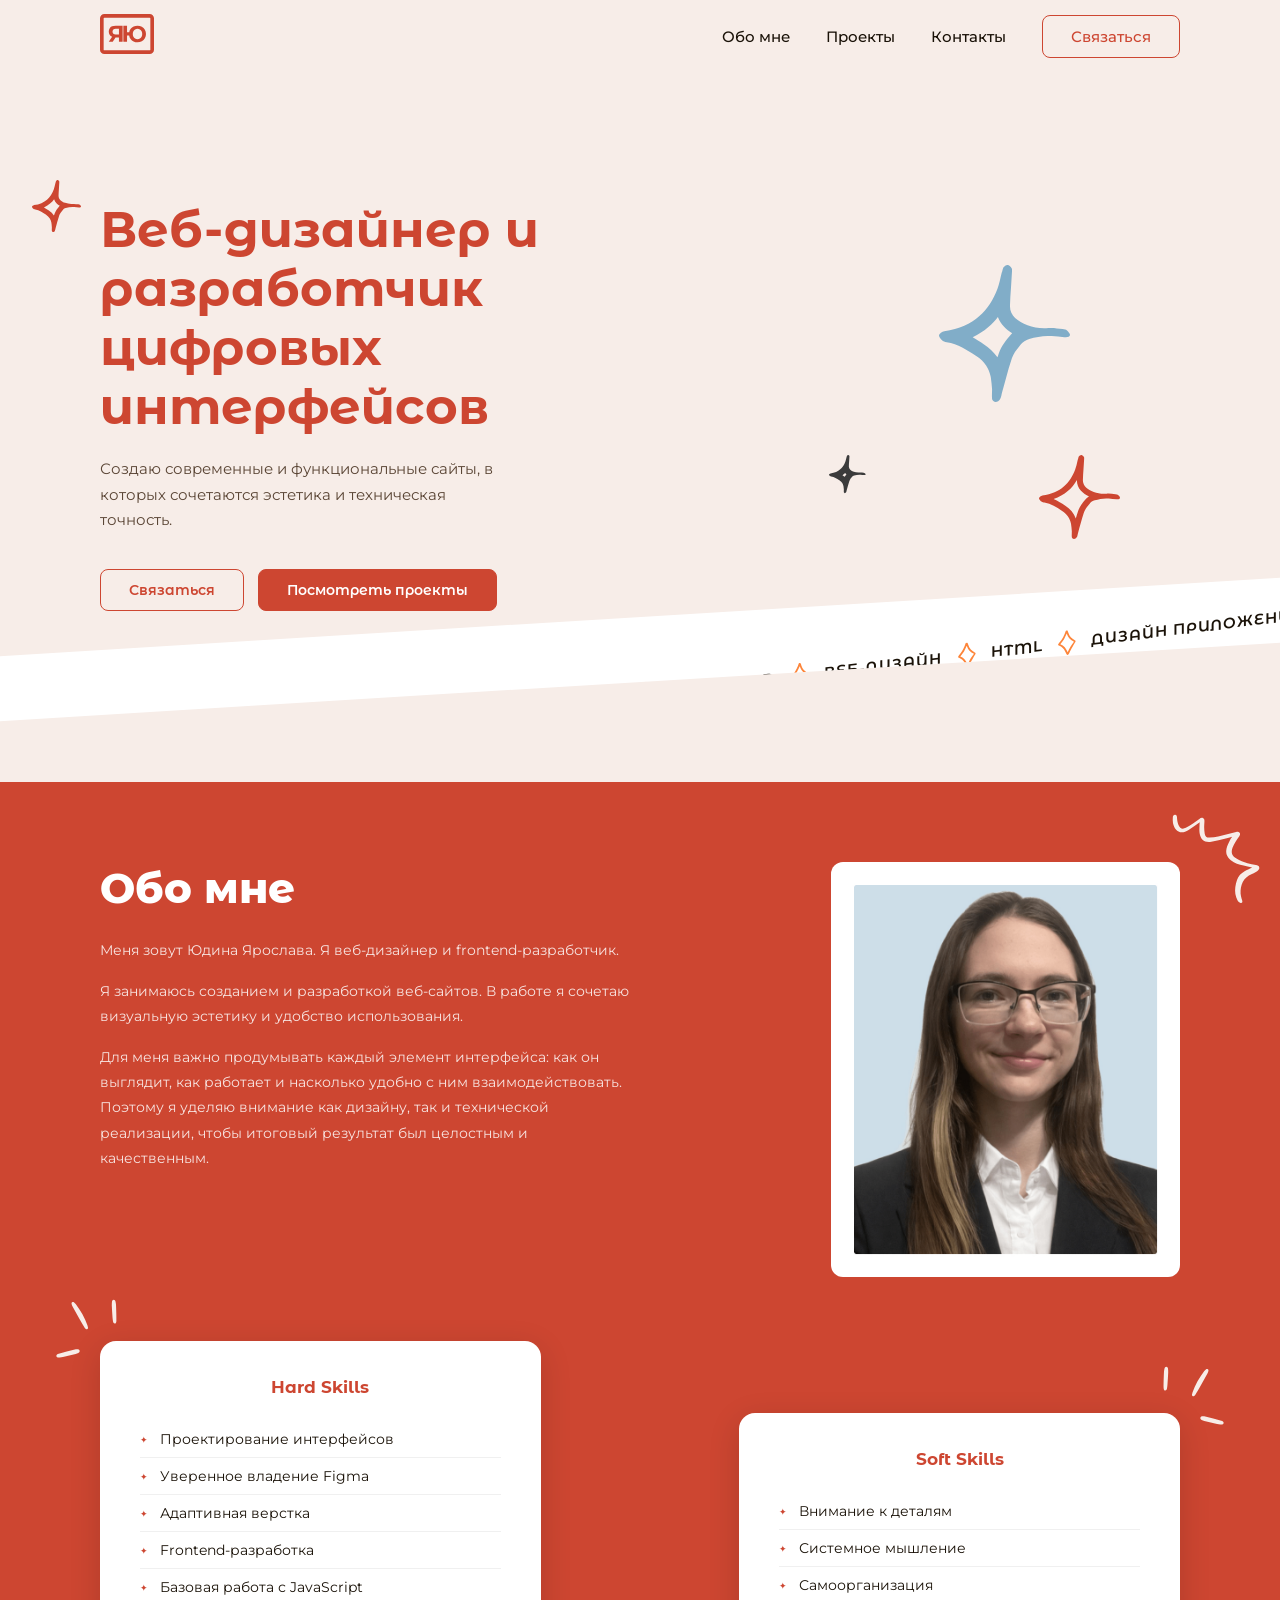
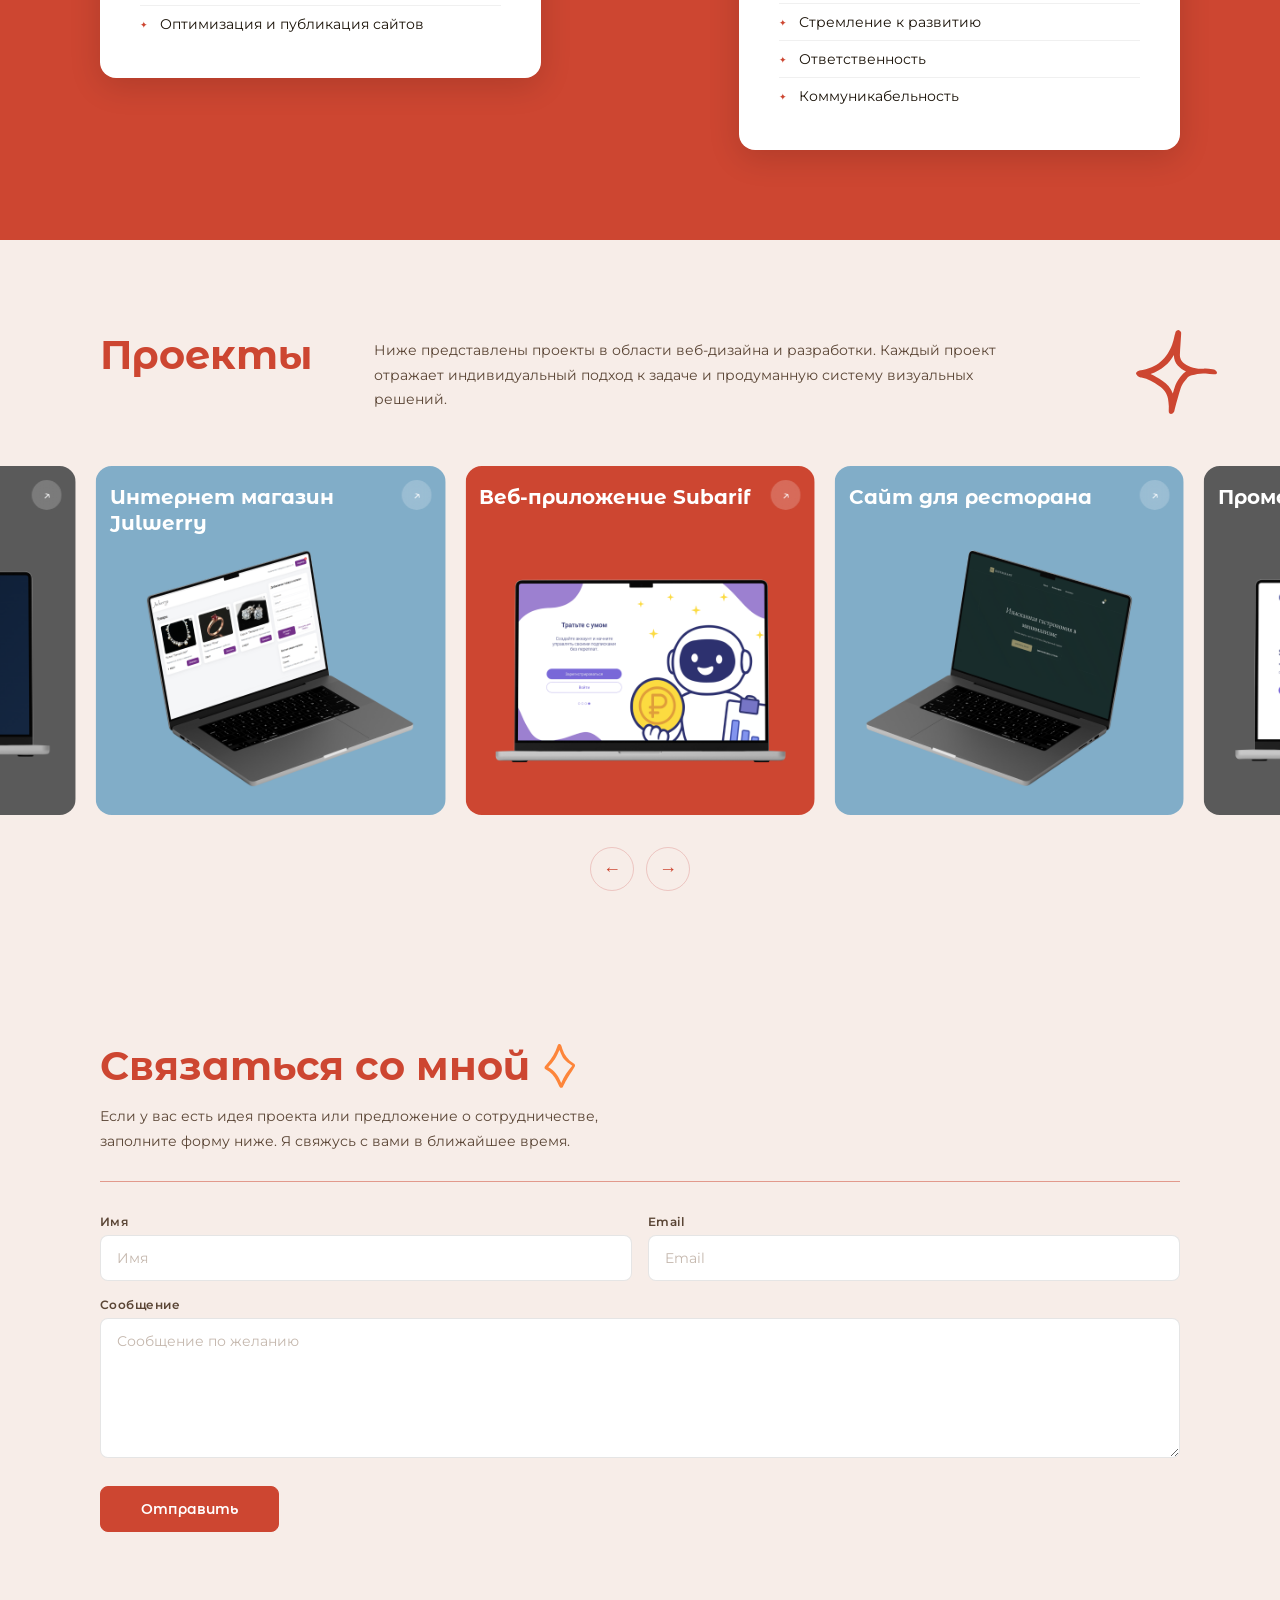
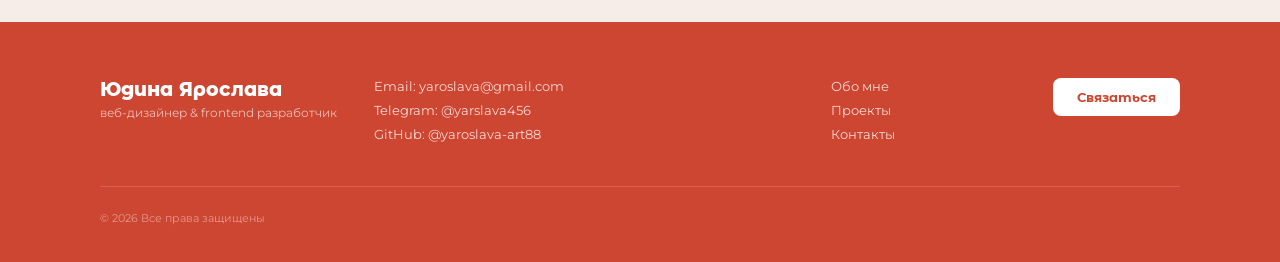
==== commit e0dedacb: "Update index.html" ====
--- a/website-portfolio/index.html
+++ b/website-portfolio/index.html
@@ -42,7 +42,7 @@
         </div>
 
         <h1>Веб-дизайнер и разработчик цифровых интерфейсов</h1>
-        <p class="hero-sub">Создаю современные и функциональные сайты,<br> в которых сочетаются эстетика и техническая точность.</p>
+        <p class="hero-sub">Создаю современные и функциональные сайты, в которых сочетаются эстетика и техническая точность.</p>
         <div class="hero-btns">
           <a href="#contact" class="btn-outline">Связаться</a>
           <a href="#projects" class="btn-solid">Посмотреть проекты</a>
--- a/website-portfolio/style.css
+++ b/website-portfolio/style.css
@@ -19,7 +19,7 @@
 body { background: var(--bg); color: var(--text); font-family: var(--font-b); overflow-x: hidden; }
 
 /* ─── GRID ─── */
-.container { max-width: 1440px; margin: 0 0; padding: 0 var(--margin); }
+.container { max-width: 100%; margin: 0 auto; padding: 0 var(--margin); }
 .grid { display: grid; grid-template-columns: repeat(12,1fr); gap: var(--gutter); }
 
 /* ─── NAV ─── */
@@ -111,7 +111,7 @@
 .hero-right { grid-column: 8 / 13; position: relative; height: 300px; }
 
 .hero h1 {
-  font-family: var(--font-h); font-size: clamp(30px, 3.2vw, 50px);
+  font-family: var(--font-h); font-size: clamp(30px, 4vw, 50px);
   font-weight: 700; line-height: 1.18; color: var(--red); margin-bottom: 20px;
   opacity: 0; transform: translateY(28px);
   animation: fadeUp .7s .1s var(--ease) forwards;
@@ -210,7 +210,7 @@
 .about-photo-col { grid-column: 9 / 13; position: relative; }
 
 .about-text h2 {
-  font-family: var(--font-h); font-size: clamp(26px,3vw,42px);
+  font-family: var(--font-h); font-size: clamp(26px,3.8vw,42px);
   font-weight: 800; color: var(--white); margin-bottom: 24px;
 }
 .about-text p { font-size: 14px; line-height: 1.8; color: rgba(255,255,255,.85); margin-bottom: 16px; }
@@ -281,7 +281,7 @@
 }
 .ph-title {
   grid-column: 1 / 3;
-  font-family: var(--font-h); font-size: clamp(26px,2.8vw,40px);
+  font-family: var(--font-h); font-size: clamp(26px,3.5vw,40px);
   font-weight: 700; color: var(--red);
 }
 .ph-desc {
@@ -367,7 +367,7 @@
 .contact-section { padding: 90px 0; }
 .contact-inner { grid-column: 1 / 13; }
 .contact-section h2 {
-  font-family: var(--font-h); font-size: clamp(26px,2.8vw,40px);
+  font-family: var(--font-h); font-size: clamp(26px,3.5vw,40px);
   font-weight: 700; display:flex; align-items:center; gap:14px; margin-bottom:14px;color:#CD4631;
 }
 .c-star { width:32px; height:44px; flex-shrink:0; animation:sfloat 2.5s ease-in-out infinite alternate; }
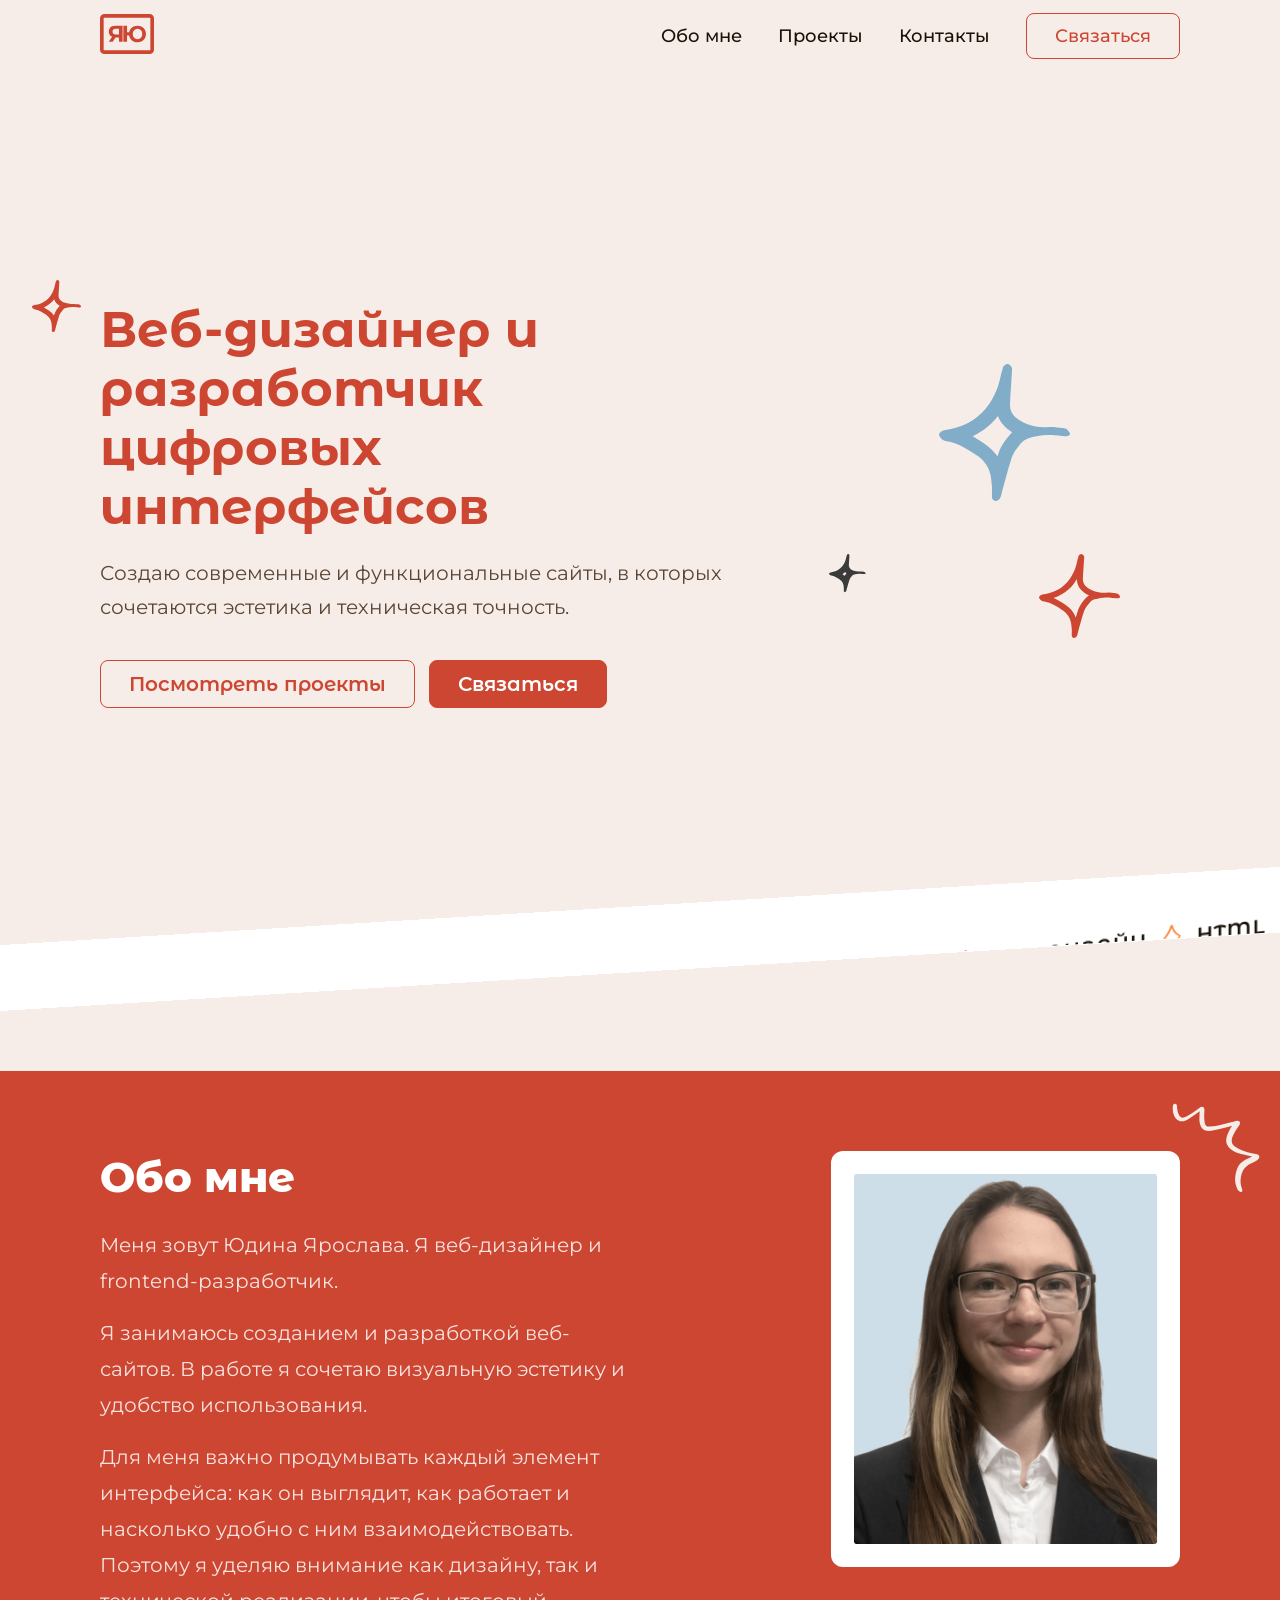
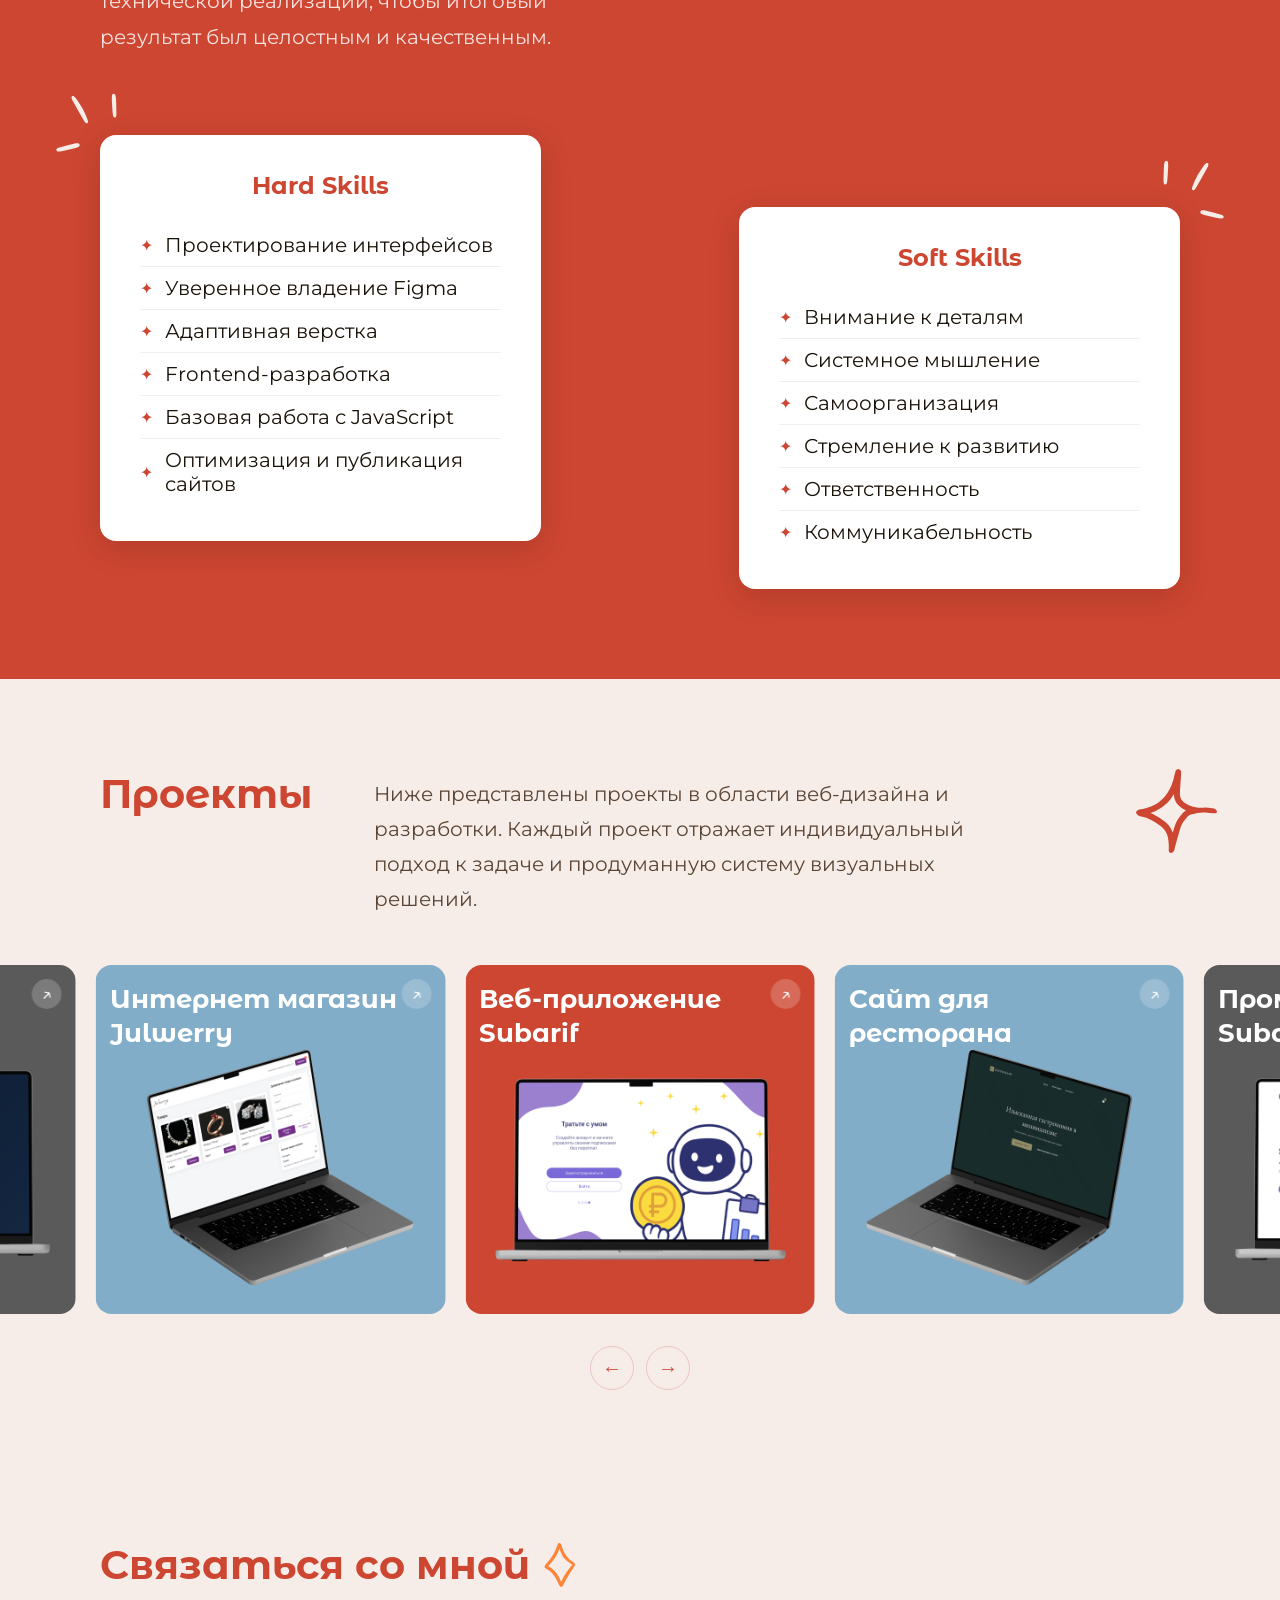
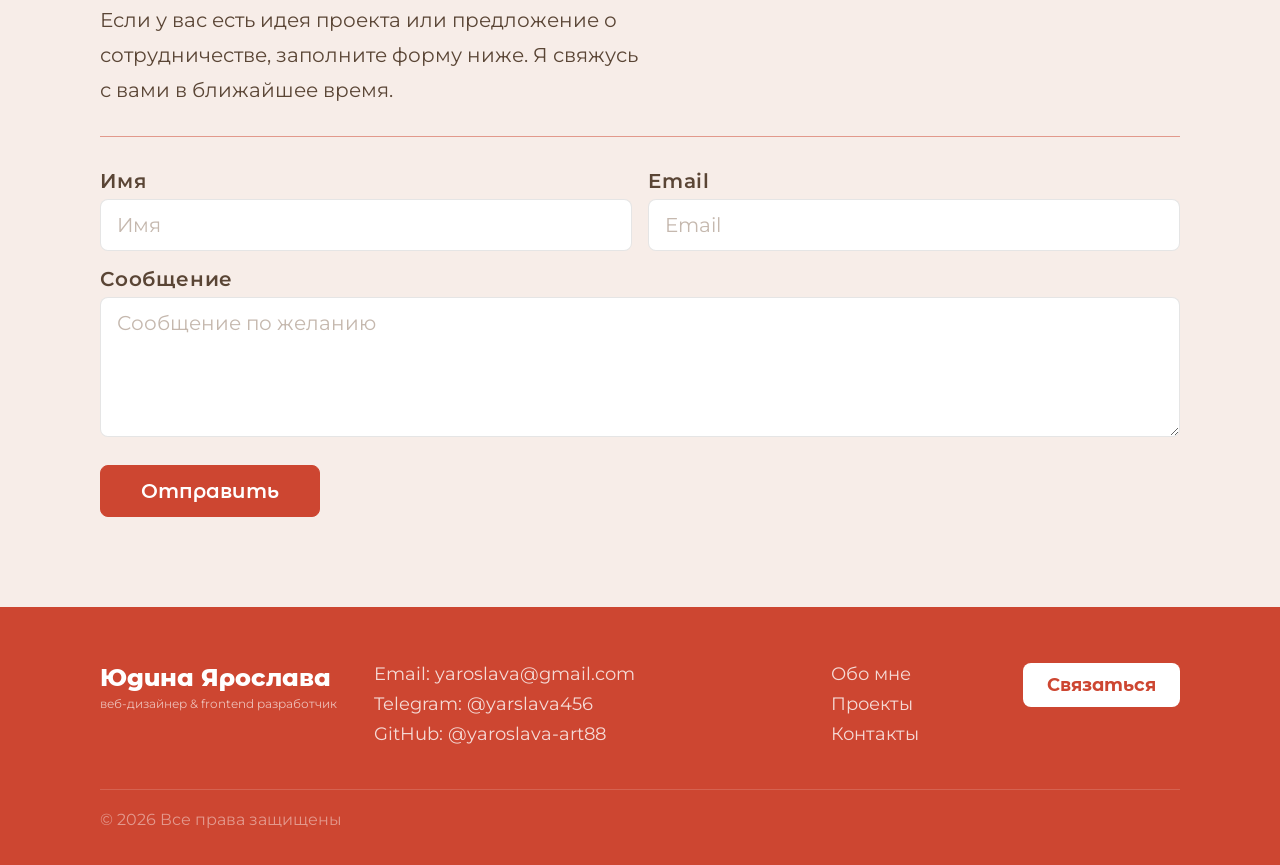
==== commit 8f27930c: "Update index.html" ====
--- a/website-portfolio/index.html
+++ b/website-portfolio/index.html
@@ -44,8 +44,8 @@
         <h1>Веб-дизайнер и разработчик цифровых интерфейсов</h1>
         <p class="hero-sub">Создаю современные и функциональные сайты, в которых сочетаются эстетика и техническая точность.</p>
         <div class="hero-btns">
-          <a href="#contact" class="btn-outline">Связаться</a>
-          <a href="#projects" class="btn-solid">Посмотреть проекты</a>
+          <a href="#projects" class="btn-outline">Посмотреть проекты</a>
+          <a href="#contact" class="btn-solid">Связаться</a>
         </div>
       </div>
 
--- a/website-portfolio/style.css
+++ b/website-portfolio/style.css
@@ -41,7 +41,7 @@
 
 .nav-links { display: flex; align-items: center; gap: 36px; list-style: none; }
 .nav-links a {
-  font-family: var(--font-b); font-size: 15px; font-weight: 500;
+  font-family: var(--font-b); font-size: 18px; font-weight: 500;
   color: var(--text); text-decoration: none; position: relative;
   transition: color .2s;
 }
@@ -70,7 +70,7 @@
 
 /* Кнопка в шапке — только обводка */
 .nav-btn {
-  font-family: var(--font-h); font-size: 14px; font-weight: 600;
+  font-family: var(--font-h); font-size: 18px; font-weight: 600;
   color: var(--red); background: transparent;
   border: 1.5px solid var(--red); border-radius: 8px;
   padding: 9px 24px; text-decoration: none; cursor: pointer;
@@ -80,7 +80,7 @@
 
 /* ─── BUTTONS ─── */
 .btn-solid {
-  font-family: var(--font-h); font-size: 14px; font-weight: 600;
+  font-family: var(--font-h); font-size: 20px; font-weight: 600;
   color: var(--white); background: var(--red);
   border: 1.5px solid var(--red); border-radius: 8px;
   padding: 11px 28px; text-decoration: none; cursor: pointer;
@@ -91,7 +91,7 @@
   transform: translateY(-2px);
 }
 .btn-outline {
-  font-family: var(--font-h); font-size: 14px; font-weight: 600;
+  font-family: var(--font-h); font-size: 20px; font-weight: 600;
   color: var(--red); background: transparent;
   border: 1.5px solid var(--red); border-radius: 8px;
   padding: 11px 28px; text-decoration: none; cursor: pointer;
@@ -101,9 +101,9 @@
 
 /* ─── HERO ─── */
 .hero {
-  padding-top: 200px;
+  padding-top: 300px;
   padding-bottom: 0px;
-  min-height: 600px;   /* было 650px */
+  min-height: 900px;
   position: relative;
   display: flex; flex-direction: column; justify-content: flex-start;
 }
@@ -117,8 +117,8 @@
   animation: fadeUp .7s .1s var(--ease) forwards;
 }
 .hero-sub {
-  font-size: 15px; line-height: 1.7; color: var(--muted);
-  max-width: 420px; margin-bottom: 36px;
+  font-size: 20px; line-height: 1.7; color: var(--muted);
+  max-width: 700px; margin-bottom: 36px;
   opacity: 0; transform: translateY(20px);
   animation: fadeUp .7s .3s var(--ease) forwards;
 }
@@ -193,7 +193,7 @@
   align-items: center;
   gap: 15px;
   font-family: var(--font-h);
-  font-size: 15px;
+  font-size: 20px;
   font-weight: 600;
   color: var(--text);
   text-transform: uppercase;
@@ -213,7 +213,7 @@
   font-family: var(--font-h); font-size: clamp(26px,3.8vw,42px);
   font-weight: 800; color: var(--white); margin-bottom: 24px;
 }
-.about-text p { font-size: 14px; line-height: 1.8; color: rgba(255,255,255,.85); margin-bottom: 16px; }
+.about-text p { font-size: 20px; line-height: 1.8; color: rgba(255,255,255,.85); margin-bottom: 16px; }
 
 .photo-frame {
   width: 100%; border-radius: 12px; overflow: hidden;
@@ -243,19 +243,19 @@
 }
 .skill-card:hover { transform: translateY(-5px); box-shadow: 0 20px 48px rgba(0,0,0,.2); }
 .skill-card h3 {
-  font-family: var(--font-h); font-size:17px; font-weight:700;
+  font-family: var(--font-h); font-size:24px; font-weight:700;
   color:var(--red); text-align:center; margin-bottom:24px;
 }
 .skill-list { list-style: none; }
 .skill-list li {
   display: flex; align-items: center; gap: 12px;
-  font-size: 14px; color: var(--text);
+  font-size: 20px; color: var(--text);
   padding: 9px 0; border-bottom: 1px solid rgba(0,0,0,.06);
   transition: color .2s, padding-left .2s;
 }
 .skill-list li:last-child { border-bottom: none; }
 .skill-list li:hover { color: var(--red); padding-left: 4px; }
-.skill-list li::before { content:'✦'; color:var(--red); font-size:9px; flex-shrink:0; }
+.skill-list li::before { content:'✦'; color:var(--red); font-size:16px; flex-shrink:0; }
 
 /* Декор у карточек — вынесен за край карточки, не заходит на неё */
 .card-decor {
@@ -286,7 +286,7 @@
 }
 .ph-desc {
   grid-column: 4 / 11;
-  font-size: 14px; line-height: 1.75; color: var(--muted); padding-top: 8px;
+  font-size: 20px; line-height: 1.75; color: var(--muted); padding-top: 8px;
 }
 .ph-star {
   grid-column: 12 / 13; justify-self: end; align-self: start;
@@ -340,7 +340,7 @@
 
 .card-title { position:absolute; top:18px; left:14px; right:48px; }
 .card-title span {
-  font-family:var(--font-h); font-size:20px; font-weight:700;
+  font-family:var(--font-h); font-size:26px; font-weight:700;
   color:var(--white); line-height:1.3;
 }
 .card-link {
@@ -348,7 +348,7 @@
   width:30px; height:30px; border-radius:50%;
   background:rgba(255,255,255,.2); backdrop-filter:blur(6px);
   display:flex; align-items:center; justify-content:center;
-  color:white; font-size:14px;
+  color:white; font-size:20px;
   transition:background .2s, color .2s, transform .2s;
 }
 .project-card:hover .card-link { background:var(--white); color:var(--text);  }
@@ -358,7 +358,7 @@
   width:44px; height:44px; border-radius:50%;
   border:1.5px solid rgba(189, 21, 21, 0.18); background:transparent;
   cursor:pointer; display:flex; align-items:center; justify-content:center;
-  font-size:18px; color:var(--red);
+  font-size:20px; color:var(--red);
   transition:border-color .2s, background .2s, color .2s, transform .15s;
 }
 .s-btn:hover { border-color:var(--red); background:var(--red); color:var(--white); transform:scale(1.08); }
@@ -373,15 +373,15 @@
 .c-star { width:32px; height:44px; flex-shrink:0; animation:sfloat 2.5s ease-in-out infinite alternate; }
 .c-star svg { display:block; width:100%; height:100%; }
 
-.contact-desc { font-size:14px; line-height:1.75; color:var(--muted); max-width:540px; margin-bottom:28px; }
+.contact-desc { font-size:20px; line-height:1.75; color:var(--muted); max-width:540px; margin-bottom:28px; }
 .contact-divider { border:none; height:1px; background:#E2998C; margin-bottom:32px; }
 
 .form-row { display:grid; grid-template-columns:1fr 1fr; gap:16px; margin-bottom:16px; }
 .f-group { display:flex; flex-direction:column; gap:6px; }
-.f-group label { font-size:12px; font-weight:600; color:var(--muted); letter-spacing:.04em; }
+.f-group label { font-size:20px; font-weight:600; color:var(--muted); letter-spacing:.04em; }
 .f-control {
   background:var(--white); border:1.5px solid rgba(0,0,0,.1); border-radius:8px;
-  padding:13px 16px; font-family:var(--font-b); font-size:14px; color:var(--text);
+  padding:13px 16px; font-family:var(--font-b); font-size:20px; color:var(--text);
   outline:none; transition:border-color .2s, box-shadow .2s;
 }
 .f-control::placeholder { color:#c5b8ae; }
@@ -390,7 +390,7 @@
 .f-msg { margin-bottom:28px; }
 
 .submit-btn {
-  font-family:var(--font-h); font-size:14px; font-weight:600;
+  font-family:var(--font-h); font-size:20px; font-weight:600;
   color:var(--white); background:var(--red);
   border:1.5px solid var(--red); border-radius:8px;
   padding:13px 40px; cursor:pointer;
@@ -404,23 +404,23 @@
 /* ─── FOOTER ─── */
 footer { background:var(--red); padding:56px 0 36px; }
 .f-brand { grid-column:1/4; }
-.f-name { font-family:var(--font-h); font-size:19px; font-weight:800; color:var(--white); margin-bottom:4px; }
+.f-name { font-family:var(--font-h); font-size:24px; font-weight:800; color:var(--white); margin-bottom:4px; }
 .f-role { font-size:12px; color:rgba(255,255,255,.65); }
 .f-contacts { grid-column:4/8; }
-.f-contacts p { font-size:13px; color:rgba(255,255,255,.8); margin-bottom:8px; }
+.f-contacts p { font-size:18px; color:rgba(255,255,255,.8); margin-bottom:8px; }
 .f-nav { grid-column:9/11; }
-.f-nav a { display:block; font-size:13px; color:rgba(255,255,255,.8); text-decoration:none; margin-bottom:8px; transition:color .2s; }
+.f-nav a { display:block; font-size:18px; color:rgba(255,255,255,.8); text-decoration:none; margin-bottom:8px; transition:color .2s; }
 .f-nav a:hover { color:var(--white); }
 .f-cta { grid-column:11/13; display:flex; align-items:flex-start; justify-content:flex-end; }
 .f-btn {
-  font-family:var(--font-h); font-size:13px; font-weight:700;
+  font-family:var(--font-h); font-size:18px; font-weight:700;
   color:var(--red); background:var(--white);
   border:none; border-radius:8px; padding:11px 24px;
   text-decoration:none; transition:opacity .2s, transform .15s;
 }
 .f-btn:hover { opacity:.88; transform:translateY(-2px); }
 .f-bottom { border-top:1px solid rgba(255,255,255,.15); margin-top:36px; padding-top:20px; }
-.f-bottom span { font-size:11px; color:rgba(255,255,255,.45); }
+.f-bottom span { font-size:16px; color:rgba(255,255,255,.45); }
 
 /* ─── REVEAL ─── */
 .reveal { opacity:0; transform:translateY(28px); transition:opacity .65s var(--ease), transform .65s var(--ease); }
@@ -434,7 +434,7 @@
   position:fixed; bottom:32px; right:32px; z-index:999;
   background:var(--text); color:var(--white);
   padding:14px 24px; border-radius:10px;
-  font-family:var(--font-b); font-size:14px;
+  font-family:var(--font-b); font-size:16px;
   box-shadow:0 10px 30px rgba(0,0,0,.22);
   opacity:0; transform:translateY(16px);
   transition:opacity .3s, transform .3s;
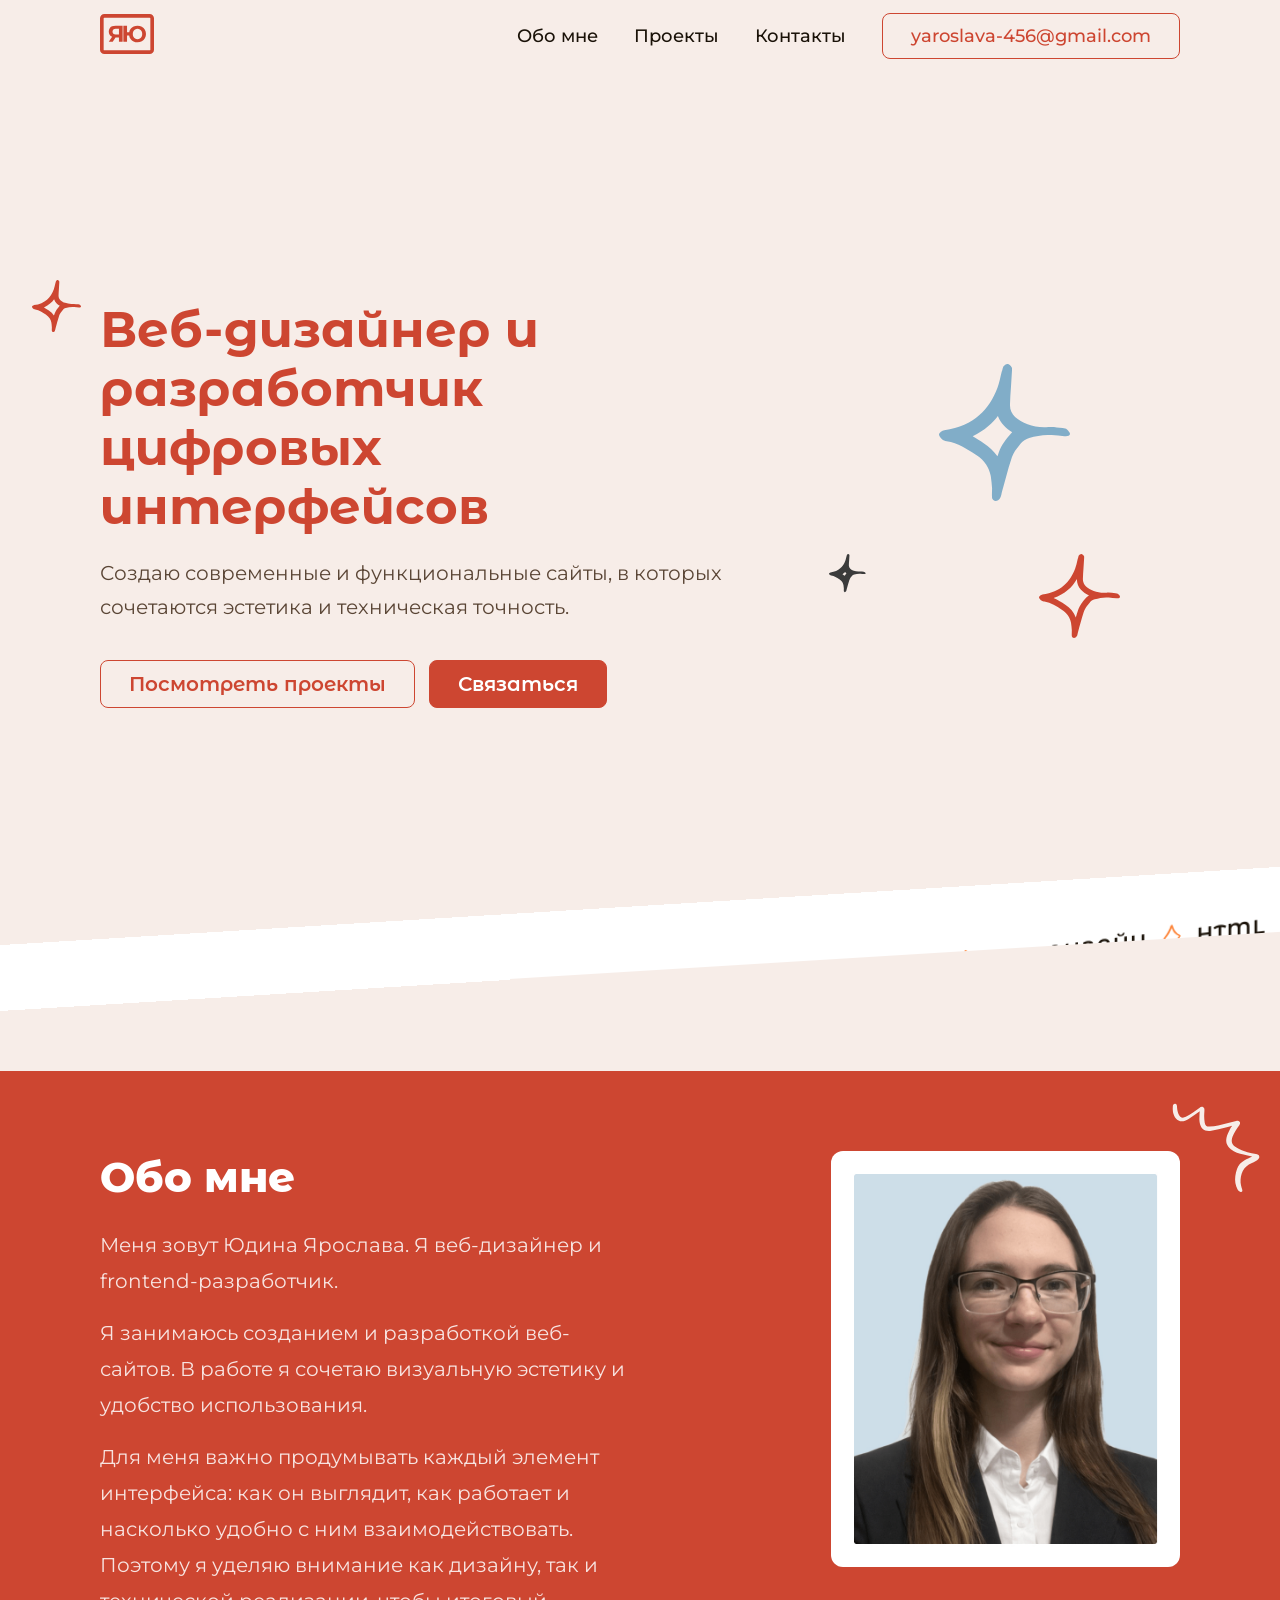
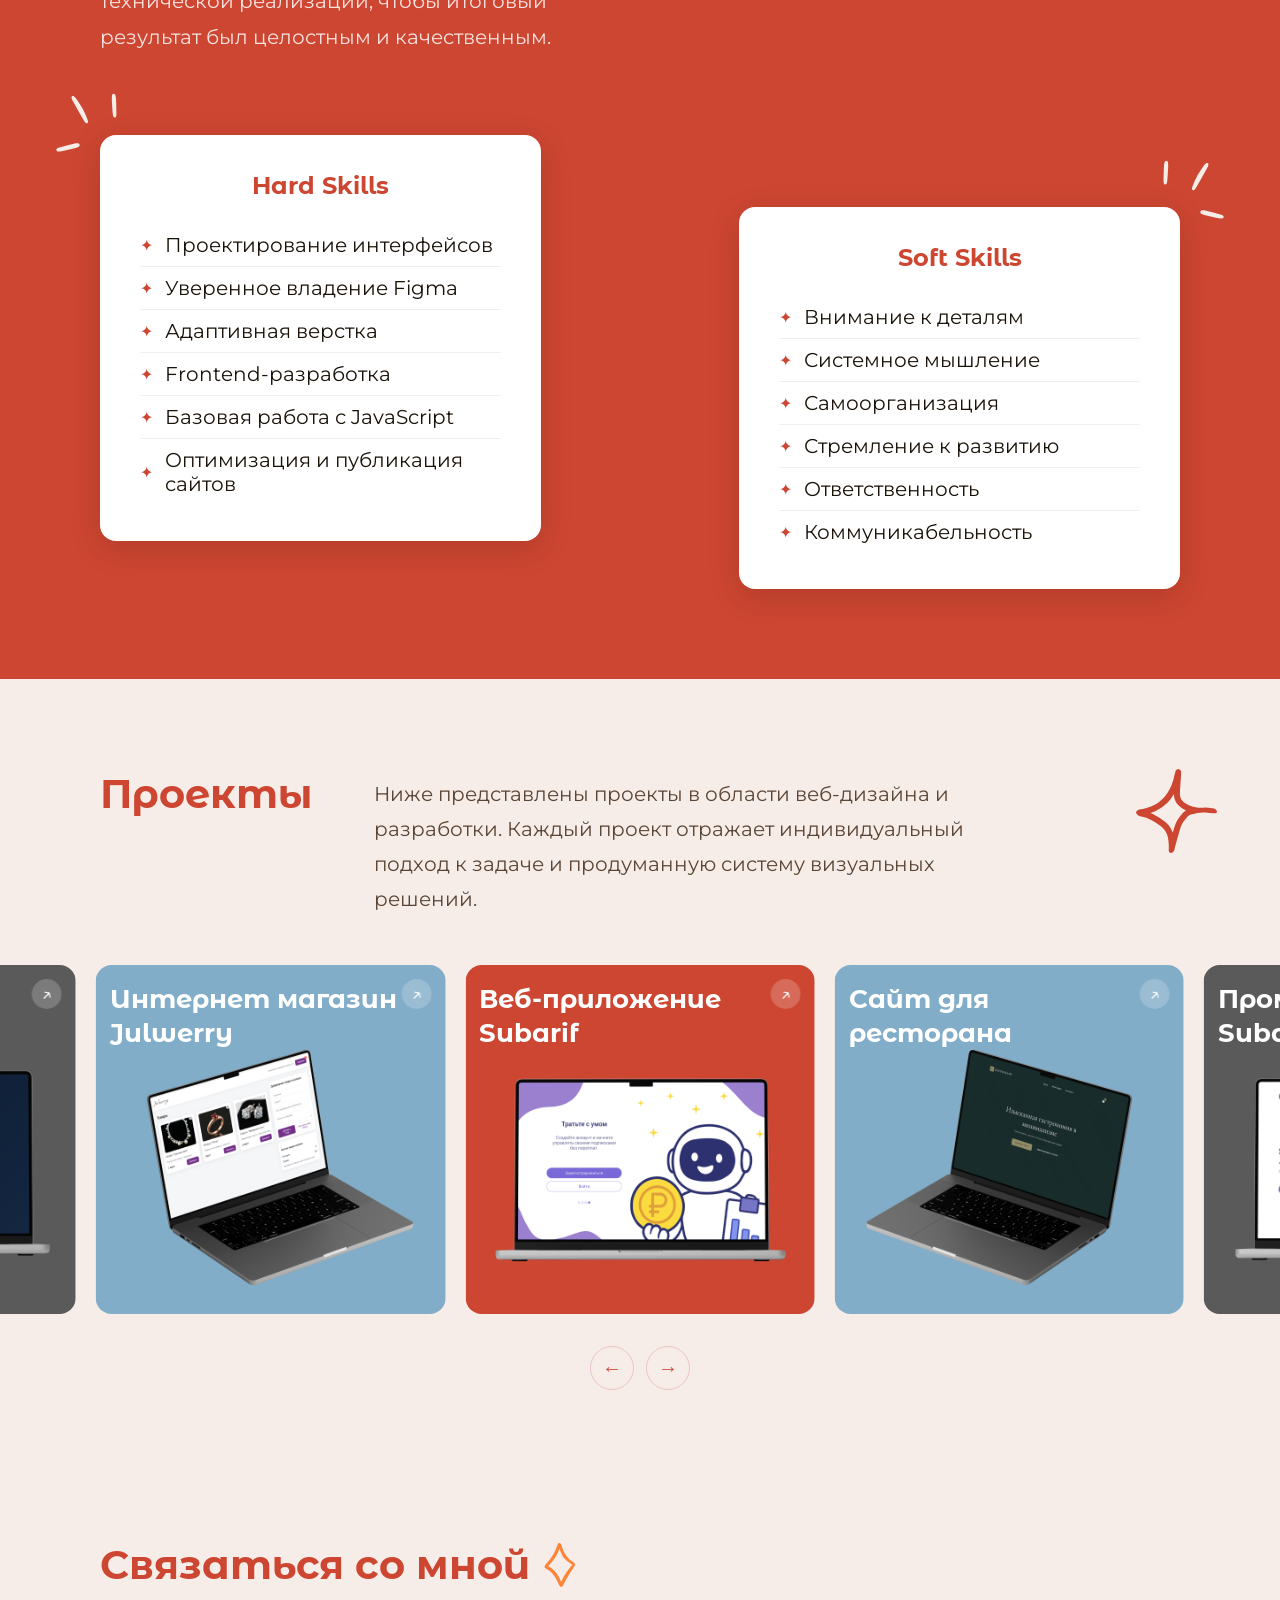
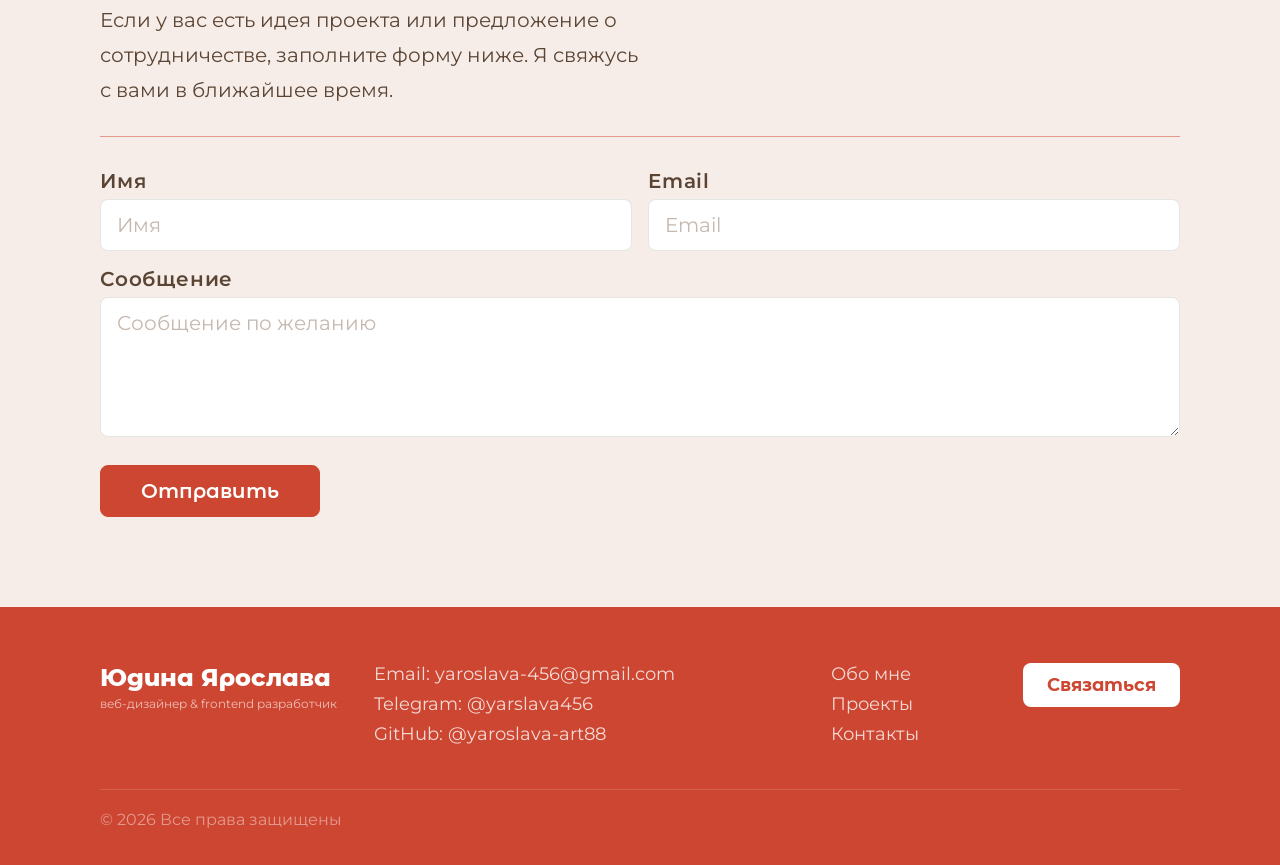
==== commit 4ae4f789: "Update index.html" ====
--- a/website-portfolio/index.html
+++ b/website-portfolio/index.html
@@ -22,7 +22,7 @@
         <li><a href="#about">Обо мне</a></li>
         <li><a href="#projects">Проекты</a></li>
         <li><a href="#contact">Контакты</a></li>
-        <li><a href="#contact" class="btn-outline">Связаться</a></li>
+        <li><a href="#contact" class="btn-outline">yaroslava-456@gmail.com</a></li>
       </ul>
     </div>
   </div>
@@ -321,7 +321,7 @@
         <div class="f-role">веб-дизайнер &amp; frontend разработчик</div>
       </div>
       <div class="f-contacts">
-        <p>Email: </a>yaroslava@gmail.com</p>
+        <p>Email: </a>yaroslava-456@gmail.com</p>
         <p>Telegram: @yarslava456</p>
         <p>GitHub: @yaroslava-art88</p>
       </div>
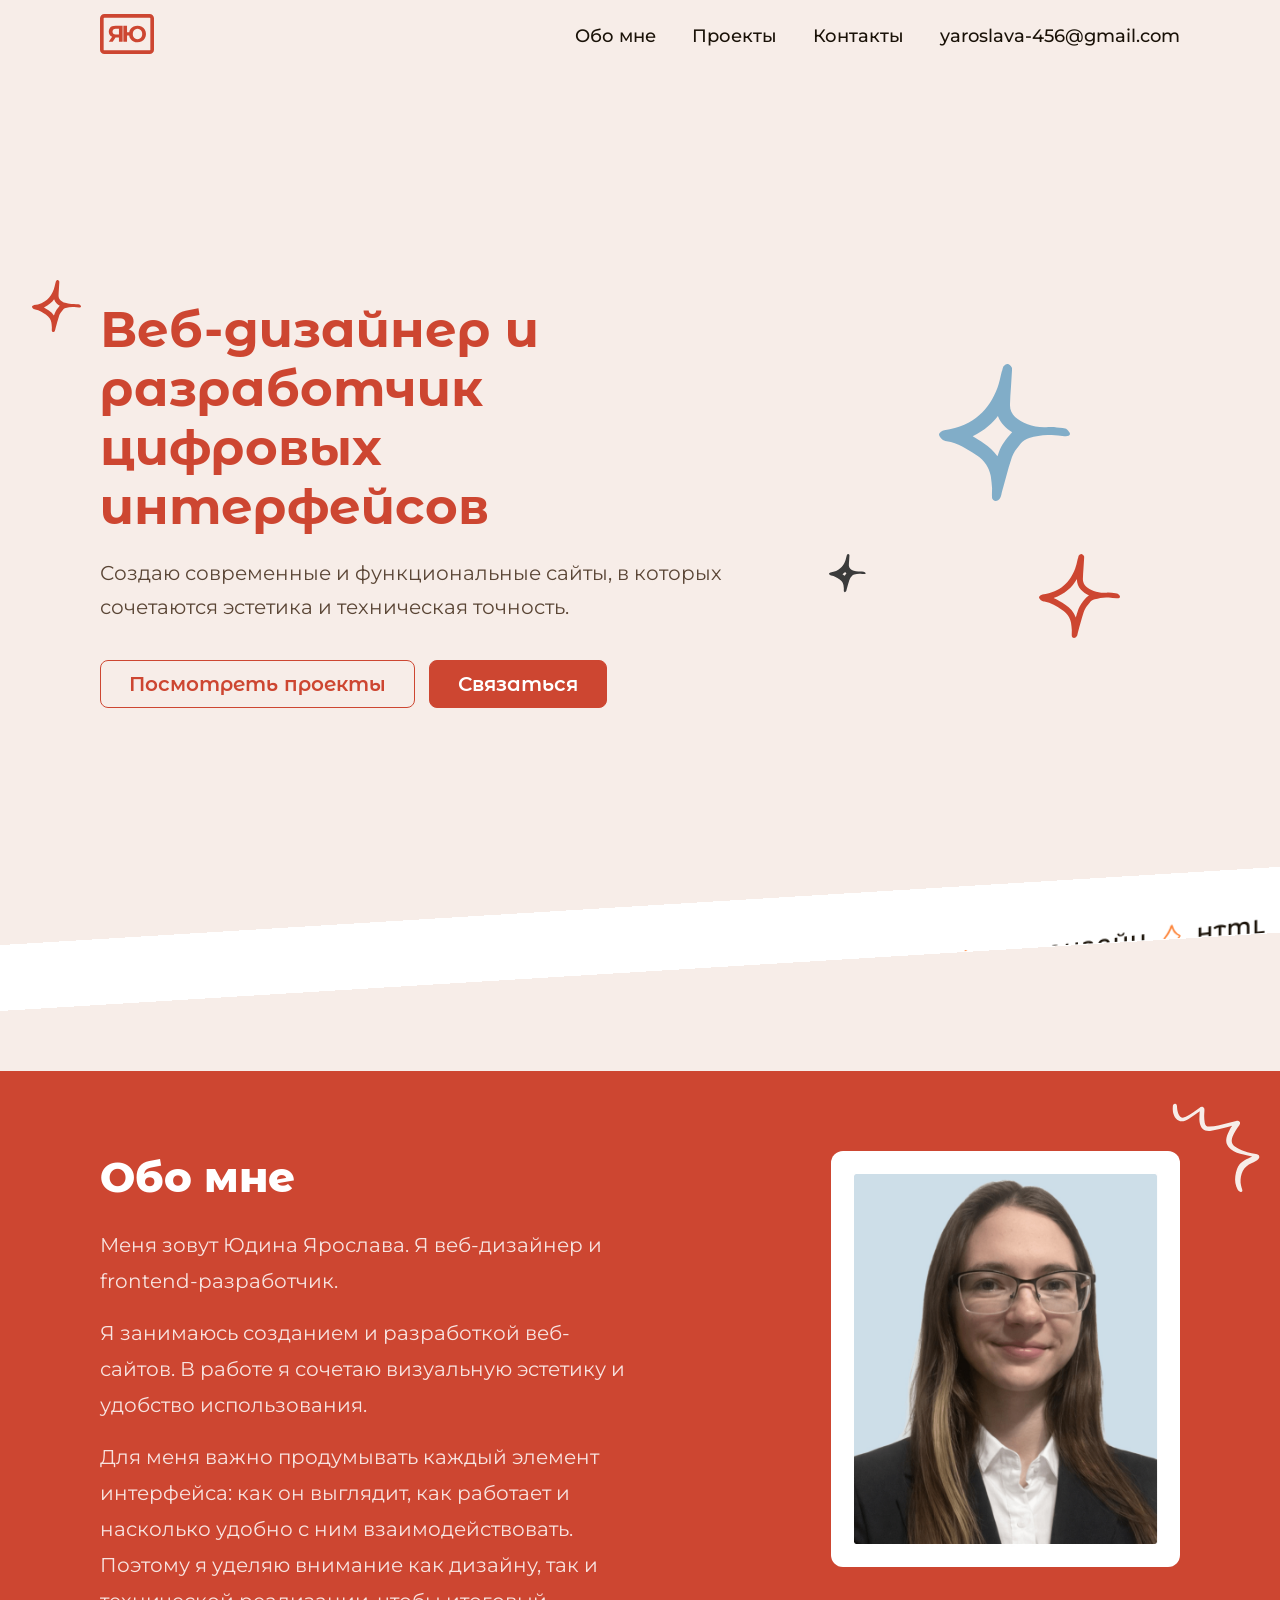
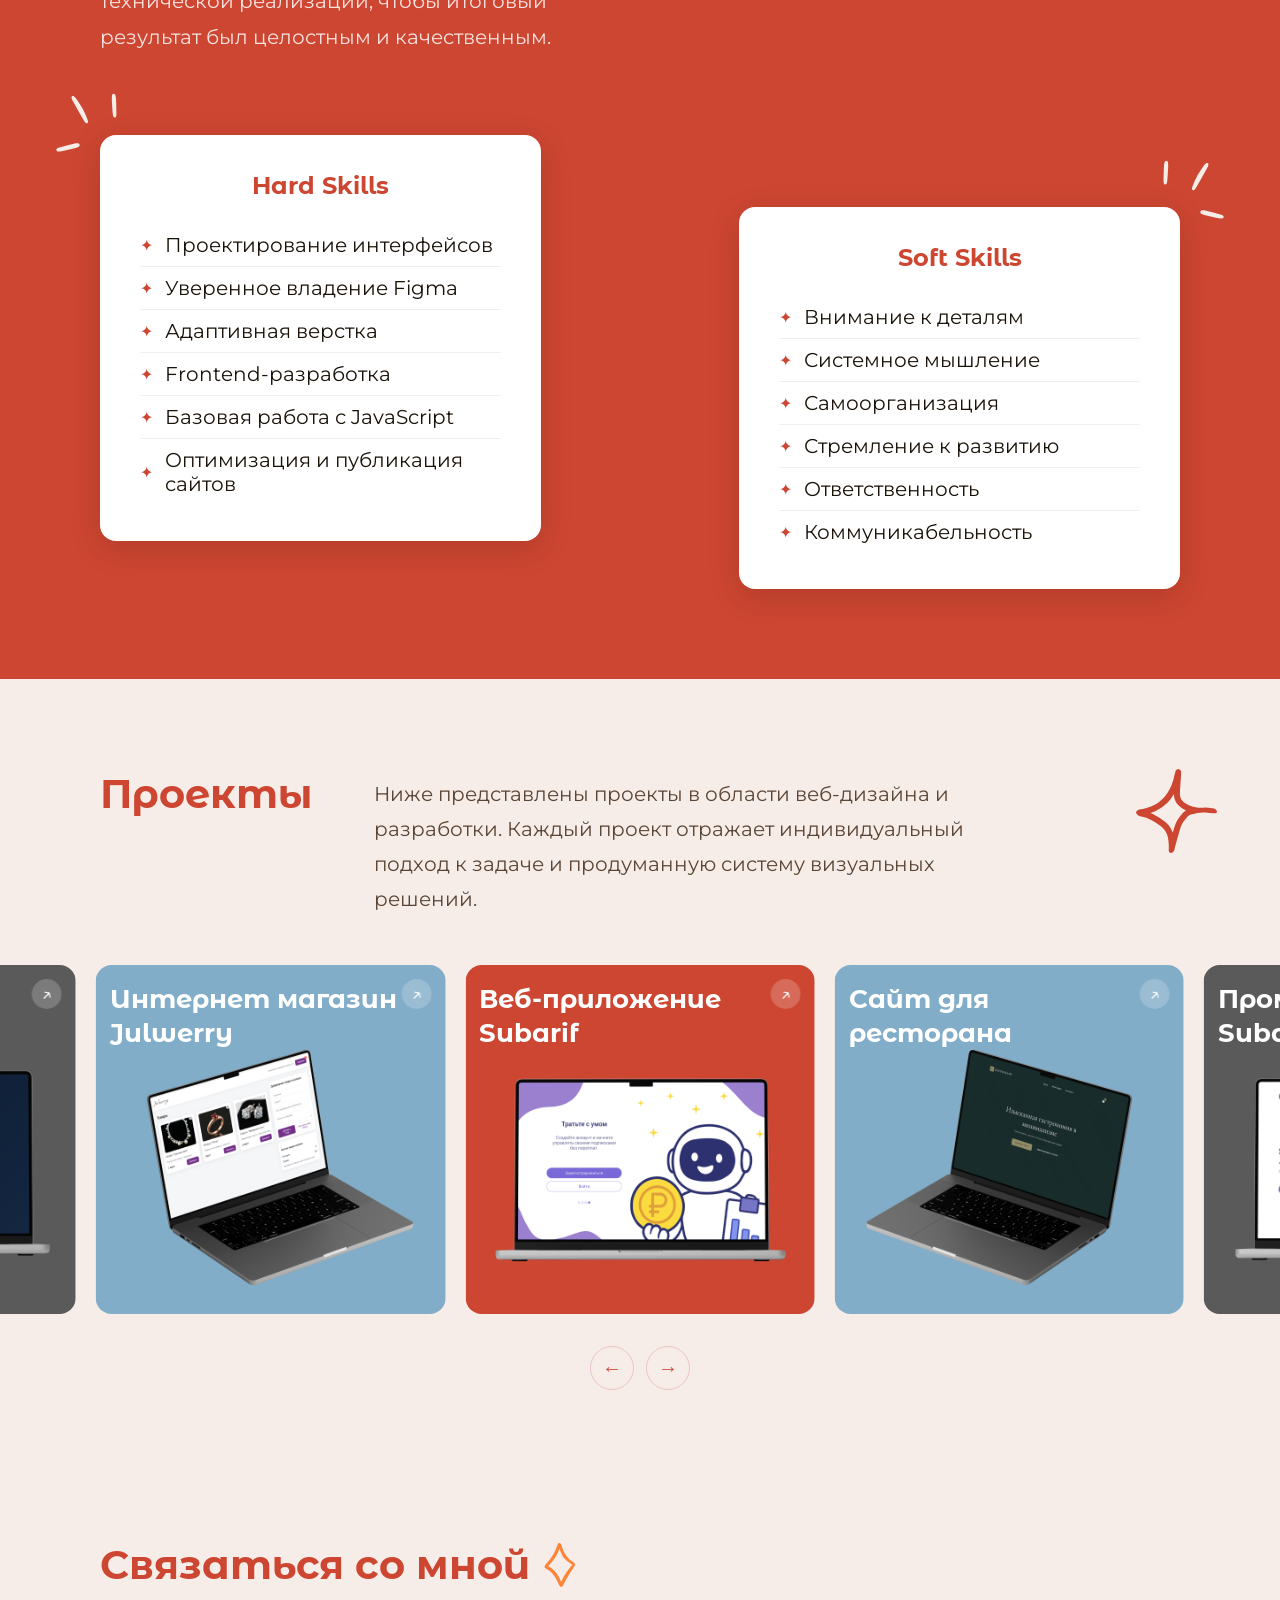
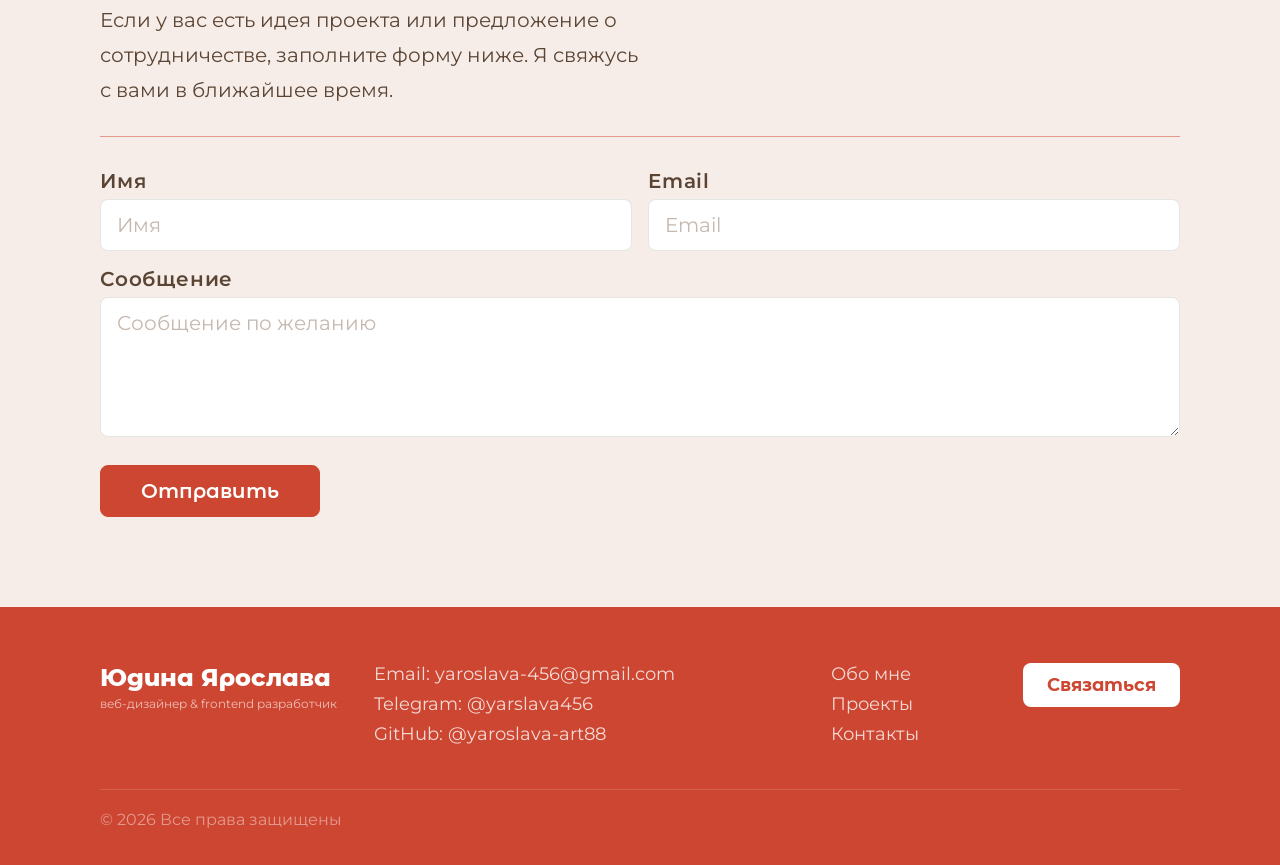
==== commit 01c60f4c: "Update index.html" ====
--- a/website-portfolio/index.html
+++ b/website-portfolio/index.html
@@ -22,7 +22,7 @@
         <li><a href="#about">Обо мне</a></li>
         <li><a href="#projects">Проекты</a></li>
         <li><a href="#contact">Контакты</a></li>
-        <li><a href="#contact" class="btn-outline">yaroslava-456@gmail.com</a></li>
+        <li><a href="#contact" class="nav-btn">yaroslava-456@gmail.com</a></li>
       </ul>
     </div>
   </div>
--- a/website-portfolio/style.css
+++ b/website-portfolio/style.css
@@ -70,13 +70,10 @@
 
 /* Кнопка в шапке — только обводка */
 .nav-btn {
-  font-family: var(--font-h); font-size: 18px; font-weight: 600;
-  color: var(--red); background: transparent;
-  border: 1.5px solid var(--red); border-radius: 8px;
-  padding: 9px 24px; text-decoration: none; cursor: pointer;
-  transition: background .2s, color .2s, transform .15s;
-}
-.nav-btn:hover { background: var(--red); color: var(--white); transform: translateY(-2px); }
+  font-family: var(--font-h); font-size: 14px; font-weight: 600;
+
+}
+.nav-btn:hover { color: var(--white); transform: translateY(-2px); }
 
 /* ─── BUTTONS ─── */
 .btn-solid {
